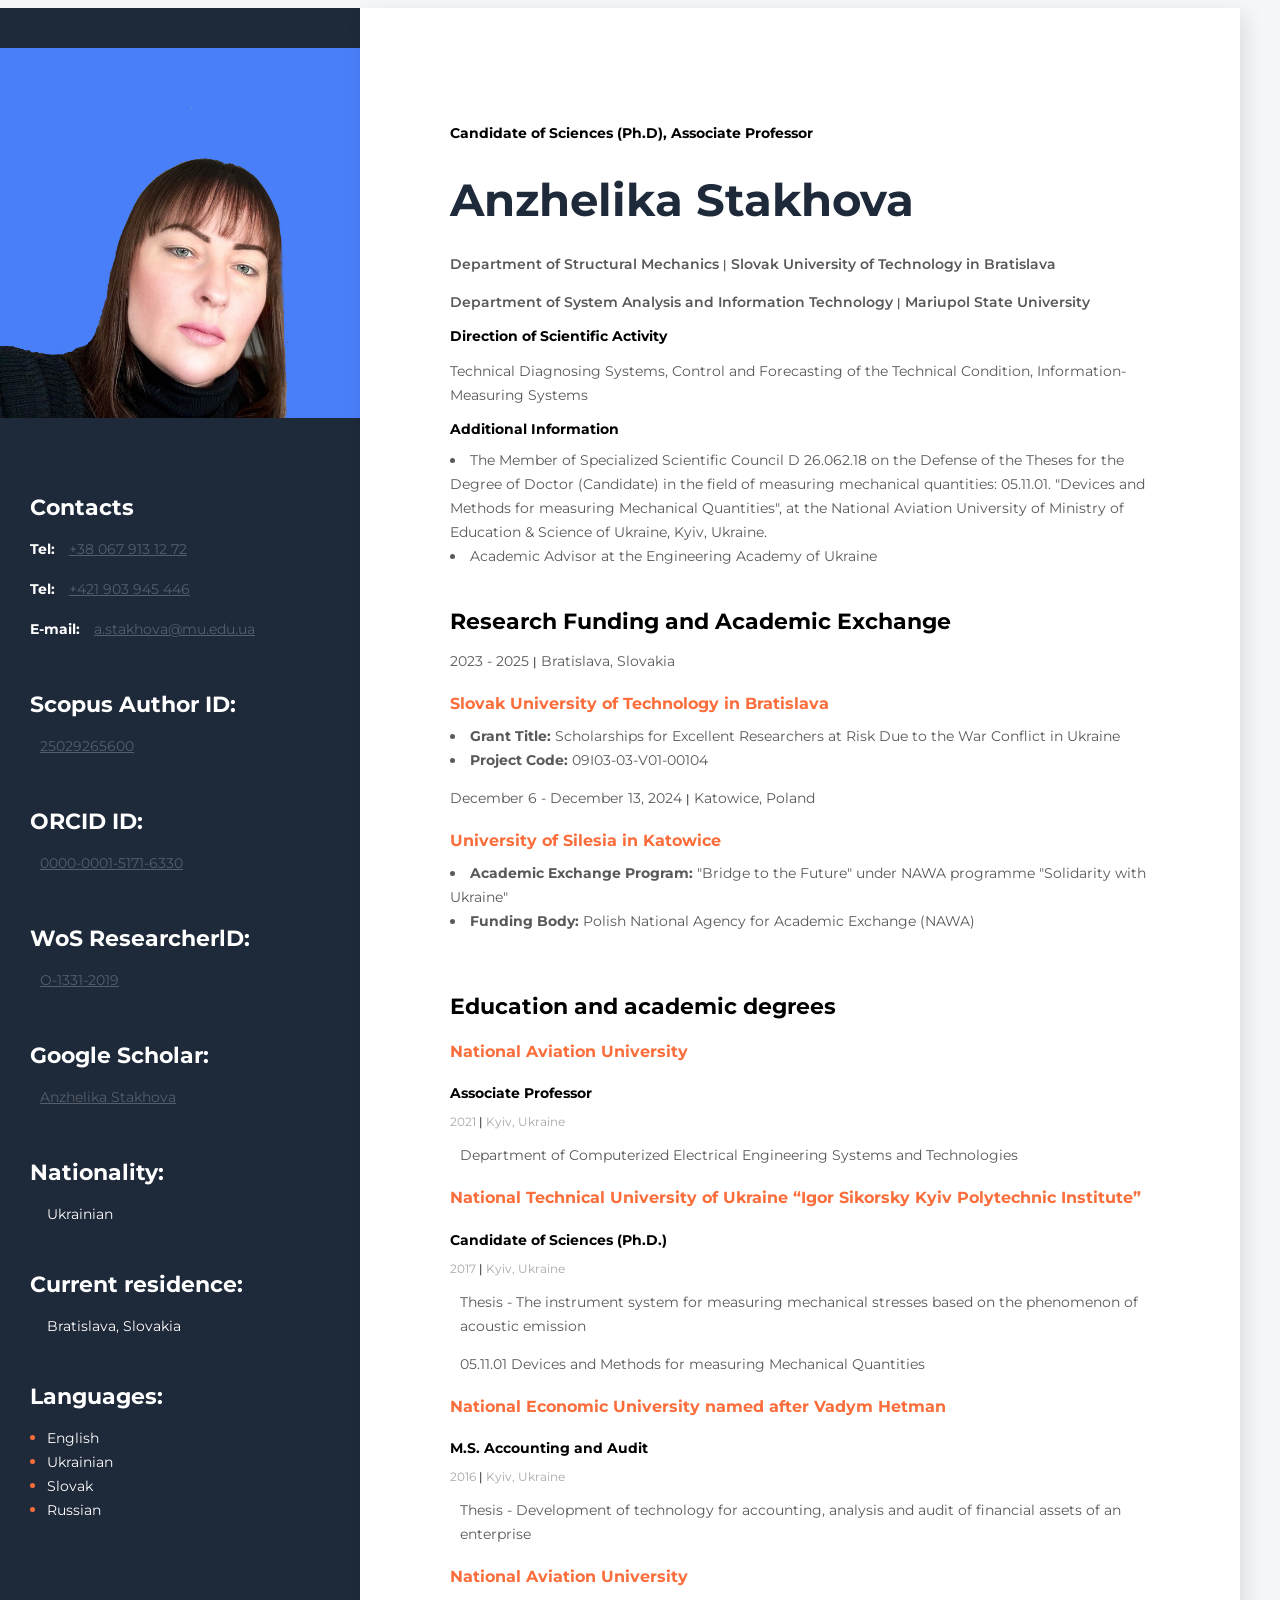
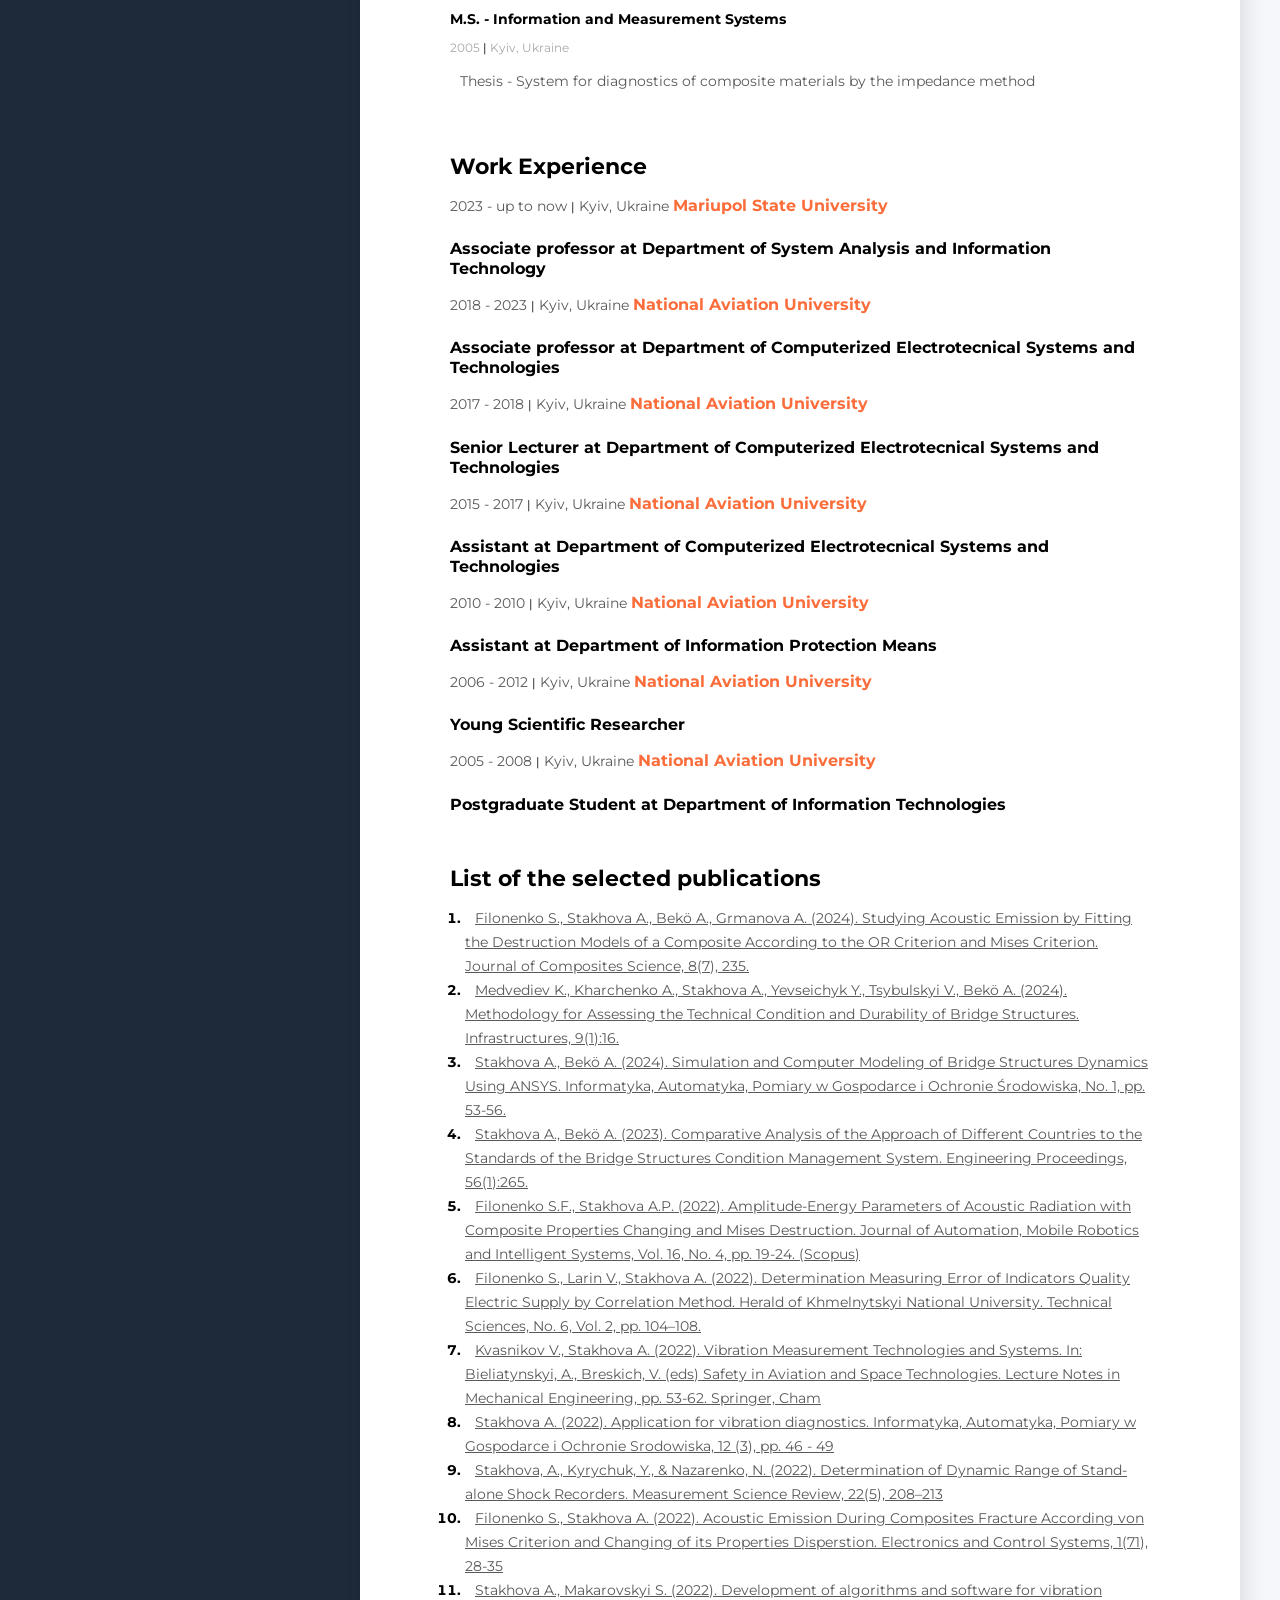
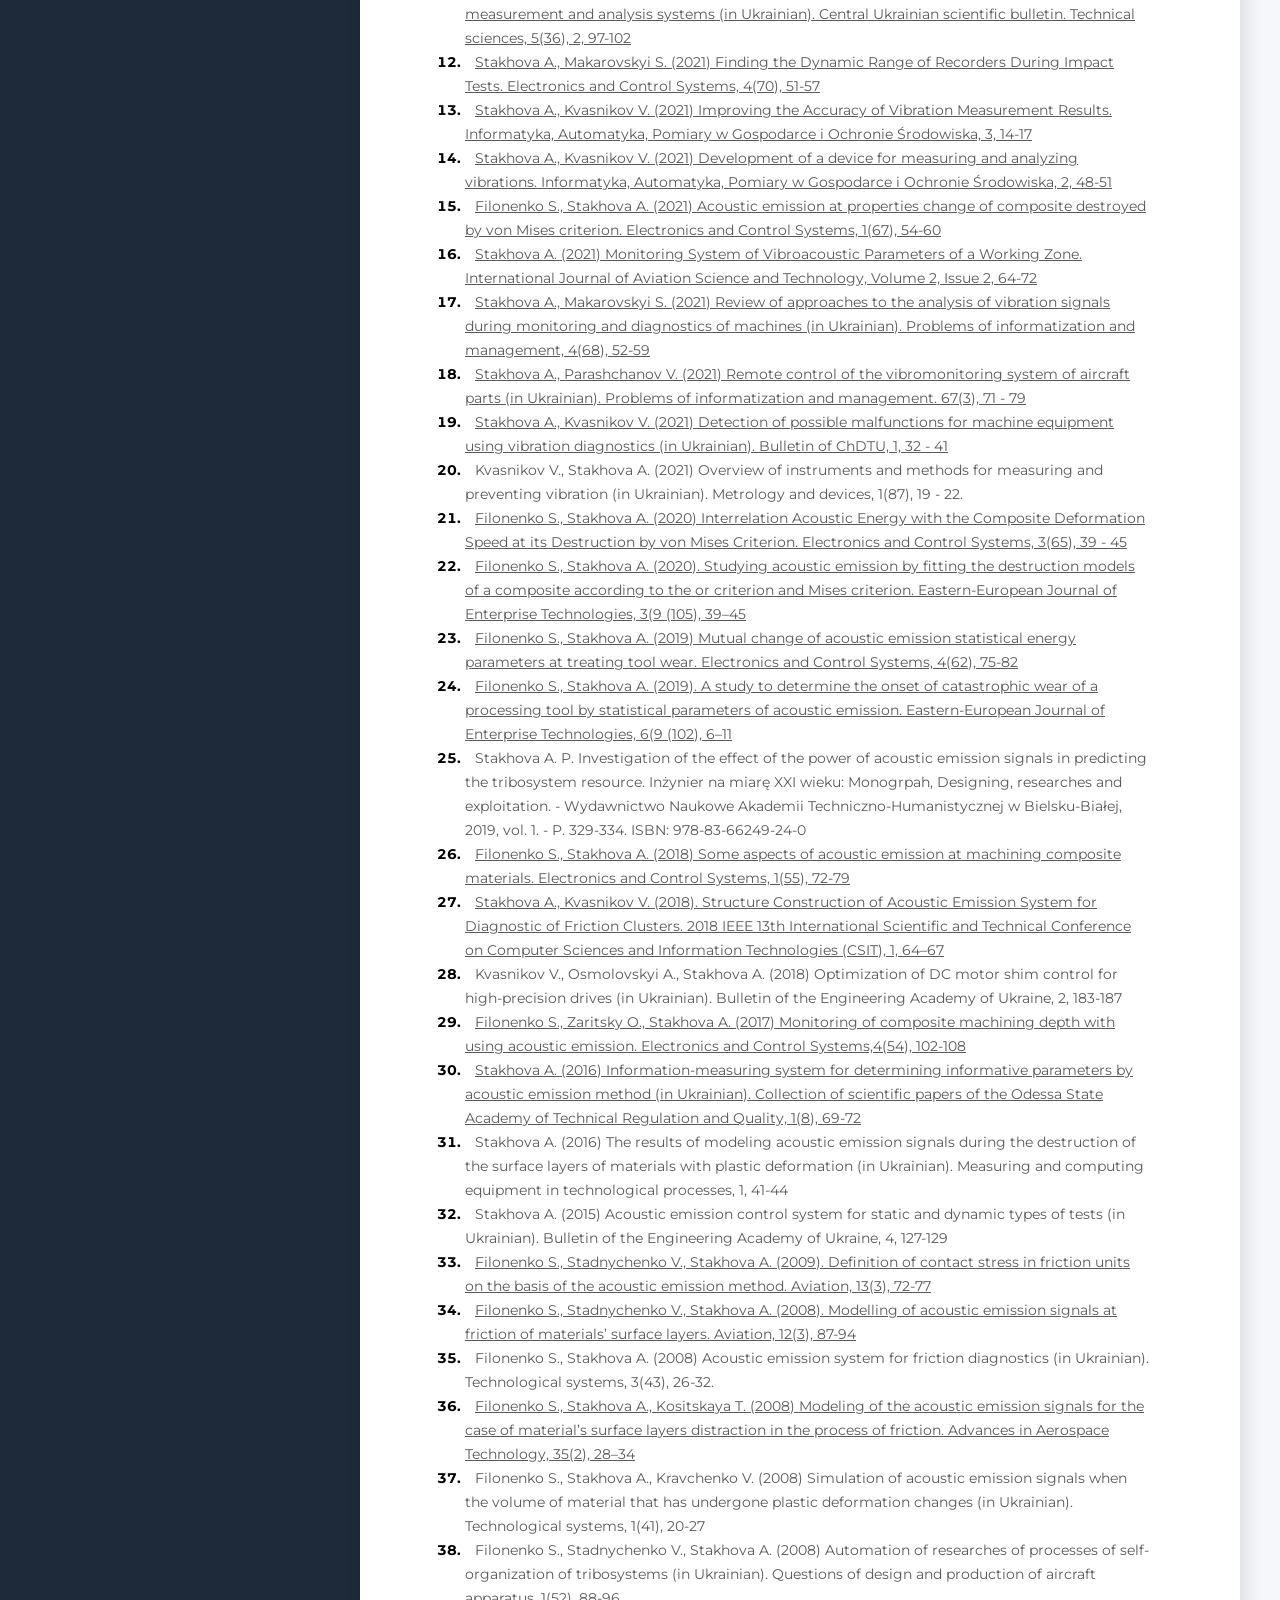
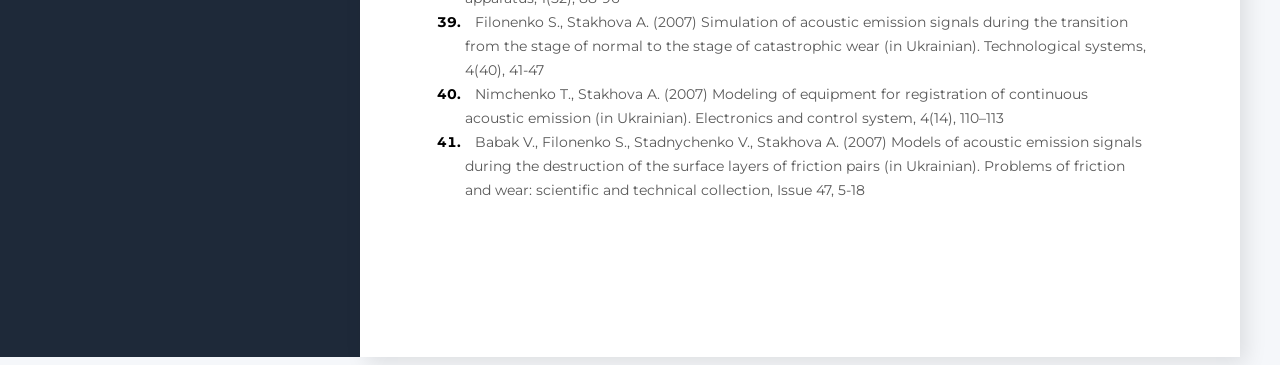
==== Rezume1/index.html @ 6f4b9e21 "Add files via upload" ====
<!DOCTYPE html>
<html lang="en">
<head>
    <meta charset="UTF-8">
    <meta http-equiv="X-UA-Compatible" content="IE=edge">
    <meta name="viewport" content="width=device-width, initial-scale=1.0">
    <link rel="preconnect" href="https://fonts.googleapis.com">
    <link rel="preconnect" href="https://fonts.googleapis.com">
    <link rel="preconnect" href="https://fonts.gstatic.com" crossorigin>
    <link href="https://fonts.googleapis.com/css2?family=Montserrat:wght@400;700&display=swap" rel="stylesheet">
    <link rel="stylesheet" href="styles/styles.css">
    <title>Rezume</title>
</head>
<body>

   <!--Main-->
   <div class="main">
<!--Main content-->
<div class="main_content">
<!--about user-->
<div class="about">
    <h2 class="about_position">Candidate of Sciences (Ph.D), Associate Professor</h2>
    <h1 class="about_name">Anzhelika Stakhova</h1>
    <p class="about_description"> Department of Structural Mechanics  <span class="line">|</span> Slovak University of Technology in Bratislava</p>
    <p class="about_description">  </p>
    <p class="about_description"> Department of System Analysis and Information Technology  <span class="line">|</span> Mariupol State University</p>
    <p class="about_description">  <!--<span class="line">|</span> Ministry of Education & Science of Ukraine --></p>
    <h2 class="about_position"> Direction of Scientific Activity </h2>
    <p class="work_list_item"> Technical Diagnosing Systems, Control and Forecasting of the Technical Condition, Information-Measuring Systems </p>
    <h2 class="about_position"> Additional Information </h2>
    <li class="work_list_item"> The Member of Specialized Scientific Council D 26.062.18 on the Defense of the Theses for the Degree of Doctor (Candidate) in the field of measuring mechanical quantities: 05.11.01. "Devices and Methods for measuring Mechanical Quantities", at the National Aviation University of Ministry of Education & Science of Ukraine, Kyiv, Ukraine.</span></li>
    <li class="work_list_item"> Academic Advisor at the Engineering Academy of Ukraine</span></li>
</div>
<!-- Grants and Research Funding -->
<div class="grants">
   <h2 class="title"> Research Funding and Academic Exchange </h2>
<div> 
    <p class="period_grant">2023 - 2025 <span class="line">|</span> Bratislava, Slovakia</p><h4 class="university">Slovak University of Technology in Bratislava</h4>
    <li class="work_list_item"> <strong>Grant Title:</strong> Scholarships for Excellent Researchers at Risk Due to the War Conflict in Ukraine</li>
    <li class="work_list_item"> <strong>Project Code:</strong> 09I03-03-V01-00104</li>
</div>
<div>   
    <p class="period_grant">December 6 - December 13, 2024 <span class="line">|</span> Katowice, Poland</p><h4 class="university">University of Silesia in Katowice</h4>
    <li class="work_list_item"> <strong>Academic Exchange Program:</strong> "Bridge to the Future" under NAWA programme "Solidarity with Ukraine"</li>
    <li class="work_list_item"> <strong>Funding Body:</strong> Polish National Agency for Academic Exchange (NAWA)</li>
</div>
</div>

<!--Education-->
<div class="education">
    <h3 class="title">Education and academic degrees</h3>
<!--Degrees-->
<div>
    <h4 class="university">National Aviation University</h4>
    <h5 class="specialization">Associate Professor </h5>
    <p class="period">2021 <span class="line">|</span> Kyiv, Ukraine</p>
    <p class="project-link">Department of Computerized Electrical Engineering Systems and Technologies</p>
</div>
<!--Education 1-->
<div>
    <h4 class="university">National Technical University of Ukraine “Igor Sikorsky Kyiv Polytechnic Institute”</h4>
    <h5 class="specialization">Candidate of Sciences (Ph.D.)</h5>
    <p class="period">2017 <span class="line">|</span> Kyiv, Ukraine</p>
    <p class="project-link">Thesis - The instrument system for measuring mechanical stresses based on the phenomenon of acoustic emission</p>
    <p class="project-link">05.11.01 Devices and Methods for measuring Mechanical Quantities</p>
</div>
<!--Education 2-->
<div>
    <h4 class="university">National Economic University named after Vadym Hetman</h4>
    <h5 class="specialization">M.S. Accounting and Audit</h5>
    <p class="period">2016 <span class="line">|</span> Kyiv, Ukraine</p>
    <p class="project-link">Thesis - Development of technology for accounting, analysis and audit of financial assets of an enterprise</p>
</div>
<!--Education 3-->
<div>
    <h4 class="university">National Aviation University</h4>
    <h5 class="specialization">M.S. - Information and Measurement Systems</h5>
    <p class="period">2005 <span class="line">|</span> Kyiv, Ukraine</p>
    <p class="project-link">Thesis - System for diagnostics of composite materials by the impedance method</p>
</div>
</div>
<!--Work-->
<div class="work">
<h3 class="title">Work Experience</h3>
<!--Company 1-->
<div>
    <p class="work_list_item">2023 - up to now   <span class="line">|</span> Kyiv, Ukraine <span  class="organization">Mariupol State University</span></p>
    <h4 class="work_position">Associate professor at Department of System Analysis and Information Technology </h4>
</div>
<!--Company 1-->
<div>
    <p class="work_list_item">2018 - 2023   <span class="line">|</span> Kyiv, Ukraine <span  class="organization">National Aviation University</span></p>
    <h4 class="work_position">Associate professor at Department of Computerized Electrotecnical Systems and Technologies </h4>
</div>
<!--Company 2-->
<div>
    <p class="work_list_item">2017 - 2018   <span class="line">|</span> Kyiv, Ukraine <span  class="organization">National Aviation University</span></p>
    <h4 class="work_position">Senior Lecturer at Department of Computerized Electrotecnical Systems and Technologies </h4>
</div>
<!--Company 3-->
<div>
    <p class="work_list_item">2015 - 2017   <span class="line">|</span> Kyiv, Ukraine <span  class="organization">National Aviation University</span></p>
    <h4 class="work_position">Assistant at Department of Computerized Electrotecnical Systems and Technologies </h4>
</div>
<!--Company 4-->
<div>
    <p class="work_list_item">2010 - 2010   <span class="line">|</span> Kyiv, Ukraine <span  class="organization">National Aviation University</span></p>
    <h4 class="work_position">Assistant at Department of Information Protection Means </h4>
</div>
<!--Company 5-->
<div>
    <p class="work_list_item">2006 - 2012   <span class="line">|</span> Kyiv, Ukraine <span  class="organization">National Aviation University</span></p>
    <h4 class="work_position">Young Scientific Researcher <!--on the Topic No. 593-DB09--> </h4>
</div>
<!--Company 6-->
<!--<div>
    <p class="work_list_item">2008 - 2009   <span class="line">|</span> Kyiv, Ukraine <span  class="organization">National Aviation University</span></p>
    <h4 class="work_position">Young Scientific Researcher on the Topic No. 393-DB07 </h4>
</div>-->
<!--Company 7-->
<!--<div>
    <p class="work_list_item">2006 - 2007   <span class="line">|</span> Kyiv, Ukraine <span  class="organization">National Aviation University</span></p>
    <h4 class="work_position">Young Scientific Researcher on the Topic No. 301-DB06 </h4>
</div>-->
<!--Company 8-->
<div>
    <p class="work_list_item">2005 - 2008   <span class="line">|</span> Kyiv, Ukraine <span  class="organization">National Aviation University</span></p>
    <h4 class="work_position">Postgraduate Student at Department of Information Technologies </h4>
</div>
</div>
<!--List of the selected publications-->
<div class="project">
    <h3 class="title">List of the selected publications</h3>
<ol class="project_list">
    <li class="project_item">
        <span class="project">
            <a href="https://doi.org/10.3390/jcs8070235" class="project-link">
                Filonenko S., Stakhova A., Bekö A., Grmanova A. (2024). Studying Acoustic Emission by Fitting the Destruction Models of a Composite According to the OR Criterion and Mises Criterion. 
                Journal of Composites Science, 8(7), 235.
            </a>
        </span>
    </li>
    <li class="project_item">
        <span class="project">
            <a href="https://doi.org/10.3390/infrastructures9010016" class="project-link">
                Medvediev K., Kharchenko A., Stakhova A., Yevseichyk Y., Tsybulskyi V., Bekö A. (2024). Methodology for Assessing the Technical Condition and Durability of Bridge Structures. 
                Infrastructures, 9(1):16.
            </a>
        </span>
    </li>
    <li class="project_item">
        <span class="project">
            <a href="#" class="project-link">
                Stakhova A., Bekö A. (2024). Simulation and Computer Modeling of Bridge Structures Dynamics Using ANSYS. 
                Informatyka, Automatyka, Pomiary w Gospodarce i Ochronie Środowiska, No. 1, pp. 53-56.
            </a>
        </span>
    </li>
    <li class="project_item">
        <span class="project">
            <a href="https://doi.org/10.3390/ASEC2023-15884" class="project-link">
                Stakhova A., Bekö A. (2023). Comparative Analysis of the Approach of Different Countries to the Standards of the Bridge Structures Condition Management System. 
                Engineering Proceedings, 56(1):265.
            </a>
        </span>
    </li>
    <li class="project_item">
        <span class="project">
            <a href="https://doi.org/10.14313/JAMRIS/4-2022/29" class="project-link">
                Filonenko S.F., Stakhova A.P. (2022). Amplitude-Energy Parameters of Acoustic Radiation with Composite Properties Changing and Mises Destruction. 
                Journal of Automation, Mobile Robotics and Intelligent Systems, Vol. 16, No. 4, pp. 19-24. (Scopus)
            </a>
        </span>
    </li>
    <li class="project_item">
        <span class="project">
            <a href="#" class="project-link">Filonenko S., Larin V., Stakhova A. (2022). Determination Measuring Error of Indicators Quality Electric Supply by Correlation Method. Herald of Khmelnytskyi National University. Technical Sciences, No. 6, Vol. 2, pp. 104–108.</a>
        </span>
    </li>     
    <li class="project_item">
        <span class="project">
        <a href="https://doi.org/10.1007/978-3-030-85057-9_5" class="project-link">Kvasnikov V., Stakhova A. (2022). Vibration Measurement Technologies and Systems. In: Bieliatynskyi, A., Breskich, V. (eds) Safety in Aviation and Space Technologies. Lecture Notes in Mechanical Engineering, pp. 53-62. Springer, Cham</a>
    </li>
    <li class="project_item">
        <span class="project">
        <a href="https://doi.org/10.35784/iapgos.2903" class="project-link">Stakhova A. (2022). Application for vibration diagnostics. Informatyka, Automatyka, Pomiary w Gospodarce i Ochronie Srodowiska, 12 (3), pp. 46 - 49</a>   
    </li>
    <li class="project_item">
        <span class="project">
        <a href="https://doi.org/10.2478/msr-2022-0026" class="project-link">Stakhova, A., Kyrychuk, Y., & Nazarenko, N. (2022). Determination of Dynamic Range of Stand-alone Shock Recorders. Measurement Science Review, 22(5), 208–213</a>  
    </li>
    <li class="project_item">
        <span class="project">
        <a href="https://doi.org/10.18372/1990-5548.71.16819" class="project-link">Filonenko S.,  Stakhova A. (2022). Acoustic Emission During Composites Fracture According von Mises Criterion and Changing of its Properties Disperstion. Electronics and Control Systems, 1(71), 28-35</a>  
    </li>
    <li class="project_item">
        <span class="project">
        <a href="https://doi.org/10.32515/2664-262X.2022.5(36).2.97-102" class="project-link">Stakhova A.,  Makarovskyi S.  (2022). Development of algorithms and software for vibration measurement and analysis systems (in Ukrainian). Central Ukrainian scientific bulletin. Technical sciences, 5(36), 2, 97-102</a>  
    </li>
    <li class="project_item">
        <span class="project">
        <a href="https://doi.org/10.18372/1990-5548.70.16765" class="project-link">Stakhova A.,  Makarovskyi S. (2021) Finding the Dynamic Range of Recorders During Impact Tests. Electronics and Control Systems, 4(70), 51-57</a>  
    </li>
    <li class="project_item">
        <span class="project">
        <a href="https://doi.org/10.35784/iapgos.2713" class="project-link">Stakhova A., Kvasnikov V. (2021) Improving the Accuracy of Vibration Measurement Results. Informatyka, Automatyka, Pomiary w Gospodarce i Ochronie Środowiska, 3, 14-17</a>  
    </li>
    <li class="project_item">
        <span class="project">
        <a href="https://doi.org/10.35784/iapgos.2658" class="project-link">Stakhova A., Kvasnikov V. (2021) Development of a device for measuring and analyzing vibrations. Informatyka, Automatyka, Pomiary w Gospodarce i Ochronie Środowiska, 2, 48-51</a>  
    </li>
    <li class="project_item">
        <span class="project">
        <a href="https://doi.org/10.18372/1990-5548.67.15602" class="project-link">Filonenko S., Stakhova A. (2021) Acoustic emission at properties change of composite destroyed by von Mises criterion. Electronics and Control Systems, 1(67), 54-60</a>  
    </li>
    <li class="project_item">
        <span class="project">
        <a href="https://doi.org/10.23890/ijast.vm02is02.0203" class="project-link">Stakhova A. (2021) Monitoring System of Vibroacoustic Parameters of a Working Zone. International Journal of Aviation Science and Technology, Volume 2, Issue 2, 64-72</a>  
    </li>
    <li class="project_item">
        <span class="project">
        <a href="https://doi.org/10.18372/2073-4751.68.16527" class="project-link">Stakhova A., Makarovskyi S. (2021) Review of approaches to the analysis of vibration signals during monitoring and diagnostics of machines (in Ukrainian). Problems of informatization and management, 4(68), 52-59</a>  
    </li>
    <li class="project_item">
        <span class="project">
        <a href="https://doi.org/10.18372/2073-4751.67.16209" class="project-link">Stakhova A., Parashchanov V. (2021) Remote control of the vibromonitoring system of aircraft parts (in Ukrainian). Problems of informatization and management. 67(3), 71 - 79</a>  
    </li>
    <li class="project_item">
        <span class="project">
        <a href="https://doi.org/10.24025/2306-4412.1.2021.229202" class="project-link">Stakhova A., Kvasnikov V. (2021) Detection of possible malfunctions for machine equipment using vibration diagnostics (in Ukrainian). Bulletin of ChDTU, 1, 32 - 41</a>  
    </li>
    <li class="project_item">
        <span class="project">
        <a class="project-link">Kvasnikov V., Stakhova A. (2021) Overview of instruments and methods for measuring and preventing vibration (in Ukrainian). Metrology and devices, 1(87), 19 - 22.</a>  
    </li>
    <li class="project_item">
        <span class="project">
        <a href="https://doi.org/10.18372/1990-5548.65.14986" class="project-link">Filonenko S., Stakhova A. (2020) Interrelation Acoustic Energy with the Composite Deformation Speed at its Destruction by von Mises Criterion. Electronics and Control Systems, 3(65), 39 - 45</a>  
    </li>
    <li class="project_item">
        <span class="project">
        <a href="https://doi.org/10.15587/1729-4061.2020.204820" class="project-link">Filonenko S., Stakhova A. (2020). Studying acoustic emission by fitting the destruction models of a composite according to the or criterion and Mises criterion. Eastern-European Journal of Enterprise Technologies, 3(9 (105), 39–45</a>  
    </li>
    <li class="project_item">
        <span class="project">
        <a href="https://doi.org/10.18372/1990-5548.62.14389" class="project-link">Filonenko S., Stakhova A. (2019) Mutual change of acoustic emission statistical energy parameters at treating tool wear. Electronics and Control Systems, 4(62), 75-82</a>  
    </li>
    <li class="project_item">
        <span class="project">
        <a href="https://doi.org/10.15587/1729-4061.2019.184959" class="project-link">Filonenko S., Stakhova A. (2019). A study to determine the onset of catastrophic wear of a processing tool by statistical parameters of acoustic emission. Eastern-European Journal of Enterprise Technologies, 6(9 (102), 6–11</a>  
    </li>
    <li class="project_item">
        <span class="project">
        <a class="project-link">Stakhova A. P. Investigation of the effect of the power of acoustic emission signals in predicting the tribosystem resource. Inżynier na miarę XXI wieku: Monogrpah, Designing, researches and exploitation. - Wydawnictwo Naukowe Akademii Techniczno-Humanistycznej w Bielsku-Białej, 2019, vol. 1. - P. 329-334. ISBN: 978-83-66249-24-0</a>  
    </li>
    <li class="project_item">
        <span class="project">
        <a href="https://doi.org/10.18372/1990-5548.55.12783" class="project-link">Filonenko S., Stakhova A. (2018)  Some aspects of acoustic emission at machining composite materials. Electronics and Control Systems, 1(55), 72-79</a>  
    </li>
    <li class="project_item">
        <span class="project">
        <a href="https://doi.org/10.1109/STC-CSIT.2018.8526593" class="project-link">Stakhova A., Kvasnikov V. (2018). Structure Construction of Acoustic Emission System for Diagnostic of Friction Clusters. 2018 IEEE 13th International Scientific and Technical Conference on Computer Sciences and Information Technologies (CSIT), 1, 64–67</a>  
    </li>
    <li class="project_item">
        <span class="project">
        <a class="project-link">Kvasnikov V., Osmolovskyi A., Stakhova A. (2018) Optimization of DC motor shim control for high-precision drives (in Ukrainian). Bulletin of the Engineering Academy of Ukraine, 2, 183-187</a>  
    </li>
    <li class="project_item">
        <span class="project">
        <a href="https://doi.org/10.18372/1990-5548.54.12334" class="project-link">Filonenko S., Zaritsky O., Stakhova A. (2017) Monitoring of composite machining depth with using acoustic emission. Electronics and Control Systems,4(54), 102-108</a>  
    </li>
       <li class="project_item">
        <span class="project">
        <a href="https://doi.org/10.32684/2412-5288-2016-1-8-69-72" class="project-link">Stakhova A. (2016) Information-measuring system for determining informative parameters by acoustic emission method (in Ukrainian). Collection of scientific papers of the Odessa State Academy of Technical Regulation and Quality, 1(8), 69-72</a>  
    </li>
    <li class="project_item">
        <span class="project">
        <a class="project-link">Stakhova A. (2016) The results of modeling acoustic emission signals during the destruction of the surface layers of materials with plastic deformation (in Ukrainian). Measuring and computing equipment in technological processes, 1, 41-44</a>  
    </li>
    <li class="project_item">
        <span class="project">
        <a class="project-link">Stakhova A. (2015) Acoustic emission control system for static and dynamic types of tests (in Ukrainian). Bulletin of the Engineering Academy of Ukraine, 4, 127-129</a>  
    </li>
    <li class="project_item">
        <span class="project">
        <a href="http://dx.doi.org/10.3846/1648-7788.2009.13.72-77" class="project-link">Filonenko S., Stadnychenko V., Stakhova A. (2009). Definition of contact stress in friction units on the basis of the acoustic emission method. Aviation, 13(3), 72-77</a>  
    </li>
    <li class="project_item">
        <span class="project">
        <a href="https://doi.org/10.3846/1648-7788.2008.12.87-94" class="project-link">Filonenko S., Stadnychenko V., Stakhova A. (2008). Modelling of acoustic emission signals at friction of materials’ surface layers. Aviation, 12(3), 87-94</a>  
    </li>
    <li class="project_item">
        <span class="project">
        <a class="project-link">Filonenko S., Stakhova A. (2008) Acoustic emission system for friction diagnostics (in Ukrainian). Technological systems, 3(43), 26-32.</a>  
    </li>
    <li class="project_item">
        <span class="project">
        <a href="https://doi.org/10.18372/2306-1472.35.1562" class="project-link">Filonenko S., Stakhova A., Kositskaya T. (2008) Modeling of the acoustic emission signals for the case of material’s surface layers distraction in the process of friction. Advances in Aerospace Technology, 35(2), 28–34</a>  
    </li>
    <li class="project_item">
        <span class="project">
        <a class="project-link">Filonenko S., Stakhova A., Kravchenko V. (2008) Simulation of acoustic emission signals when the volume of material that has undergone plastic deformation changes (in Ukrainian). Technological systems, 1(41), 20-27</a>  
    </li>
    <li class="project_item">
        <span class="project">
        <a class="project-link">Filonenko S., Stadnychenko V., Stakhova A. (2008) Automation of researches of processes of self-organization of tribosystems (in Ukrainian). Questions of design and production of aircraft apparatus, 1(52), 88-96</a>  
    </li>
    <li class="project_item">
        <span class="project">
        <a class="project-link">Filonenko S., Stakhova A. (2007) Simulation of acoustic emission signals during the transition from the stage of normal to the stage of catastrophic wear (in Ukrainian). Technological systems, 4(40), 41-47</a>  
    </li>
    <li class="project_item">
        <span class="project">
        <a class="project-link">Nimchenko T., Stakhova A. (2007) Modeling of equipment for registration of continuous acoustic emission (in Ukrainian). Electronics and control system, 4(14), 110–113</a>  
    </li>
    <li class="project_item">
        <span class="project">
        <a class="project-link">Babak V., Filonenko S., Stadnychenko V., Stakhova A. (2007) Models of acoustic emission signals during the destruction of the surface layers of friction pairs (in Ukrainian). Problems of friction and wear: scientific and technical collection, Issue 47, 5-18</a>  
    </li>
    
</ol>
</div>
</div>
<!--Sidebar-->
<aside class="sidebar">
<img src="img/Я.jpg" alt="user photo" class="photo">
<!--Contact-->
<div class="contacts"> 
    <h3 class="sidebar_title">
        Contacts
    </h3>
    <div>
        <p>
            <span class="contact-type">Tel:</span>
             <a href="tel:+380679131272" class="contact-link">+38 067 913 12 72</a> </p>
        <p>
            <span class="contact-type">Tel:</span>
             <a href="tel:+380679131272" class="contact-link">+421 903 945 446</a> </p>
        <p>
            <span class="contact-type"> E-mail: </span>
           <a href="mailto: a.stakhova@mu.edu.ua" class="contact-link">a.stakhova@mu.edu.ua</a> </p>
        </div>
</div>
<!--Scopus Author ID:-->
<div class="contacts"> 
    <h3 class="sidebar_title">
        Scopus Author ID:
    </h3>
    <div>
        <p>
            <span class="contact-type"></span>
            <a href="https://www.scopus.com/authid/detail.uri?authorId=25029265600" class="contact-link">25029265600</a> </p>
            
        </div>
</div>
<!--ORCID ID:-->
<div class="contacts"> 
    <h3 class="sidebar_title">
        ORCID ID:
    </h3>
    <div>
        <p>
            <span class="contact-type"></span>
            <a href="https://orcid.org/0000-0001-5171-6330" class="contact-link">0000-0001-5171-6330</a> </p>
            
        </div>
</div>
<!--Web of Science ResearcherlD:-->
<div class="contacts"> 
    <h3 class="sidebar_title">
        WoS ResearcherlD:
    </h3>
    <div>
        <p>
            <span class="contact-type"></span>
            <a href="https://www.webofscience.com/wos/author/record/O-1331-2019" class="contact-link">O-1331-2019</a> </p>
            
        </div>
</div>
<!--Google Scholar:-->
<div class="contacts"> 
    <h3 class="sidebar_title">
        Google Scholar:
    </h3>
    <div>
        <p>
            <span class="contact-type"></span>
            <a href="https://scholar.google.com.ua/citations?user=BpvehOkAAAAJ&hl=uk" class="contact-link">Anzhelika Stakhova</a> </p>
            
        </div>
</div>
<!--Nationality:-->
<div class="tech-skills">
    <h3 class="sidebar_title"> Nationality:</h3>
        <ul class="tech-soft-skills-list">
           <span class="tech-soft-skills-text">Ukrainian</span>
           
        </ul>
</div>
<!--Residence:-->
<div class="tech-skills">
    <h3 class="sidebar_title"> Current residence:</h3>
        <ul class="tech-soft-skills-list">
           <span class="tech-soft-skills-text">Bratislava, Slovakia</span>
           
        </ul>
</div>
<!--Languages:-->
<div class="soft-skills">
    <h3 class="sidebar_title">
        Languages:
    </h3>
        <ul class="tech-soft-skills-list">
            <li class="tech-soft-skills-item"><span class="tech-soft-skills-text">English</span></li>
            <li class="tech-soft-skills-item"><span class="tech-soft-skills-text">Ukrainian</span></li>
            <li class="tech-soft-skills-item"><span class="tech-soft-skills-text">Slovak</span></li>
            <li class="tech-soft-skills-item"><span class="tech-soft-skills-text">Russian</span></li>
           
         </ul>
</div>

</aside>

</div>
</body>
</html>
---- Rezume1/styles/styles.css ----
body{
    font-family: 'Montserrat', sans-serif;
    background-color: #F5F7FA;
    }
/* main styles */
.main{
    display: flex;
    flex-direction: row-reverse;
    width: 1200px;
    margin: 0 auto;
}
/* main_content styles */
.main_content{
    background-color: #fff;
    box-shadow: 6px 6px 20px rgba(0, 0, 0, 0.1);
    padding:  105px 90px;
}
/* about styles */

.about{
   margin-bottom: 40px;
}
.about_position{
    font-family: 'Montserrat';
    font-style: normal;
    font-weight: 700;
    font-size: 14px;
    line-height: 17px;
    color: #000000;
    margin-bottom: 10px;
}
.about_name{
    font-style: normal;
    font-weight: 700;
    font-size: 45px;
    line-height: 55px;
    color: #1E2939;
    margin-bottom: 25px;
}
.about_description{
    font-style: normal;
    font-weight: 600;
    font-size: 14px;
    line-height: 24px;
    color: #595959;
    width: 700px;
}
/* project styles */
.project{
    margin-bottom: 50px;
    }
.title{
    font-style: normal;
    font-weight: 700;
    font-size: 22px;
    line-height: 27px;
    color: #000000; 
    margin-bottom: 10px; 
}
.project_list{
    padding: 0;
    margin-left: 15px;
}
.project_item{
    font-style: normal;
    font-weight: 700;
    font-size: 14px;
    line-height: 24px;
    color: #000000;
}
.project, 
.project-link{
    font-style: normal;
    font-weight: 400;
    font-size: 14px;
    line-height: 24px;
    color: #595959;
}
.project-link{
    margin-left: 10px;
}
.project_bracket{
    font-style: normal;
    font-weight: 700;
    font-size: 14px;
    line-height: 24px;
    color: #000000;
}

/* work styles */
.work {
    margin-bottom: 50px;
    width: 700px;
}
.work_position{
    font-style: normal;
    font-weight: 700;
    font-size: 16px;
    line-height: 20px;
    color: #000000;
    margin-bottom: 10px;
}
.organization{
    font-style: normal;
    font-weight: 700;
    font-size: 16px;
    line-height: 20px;
    color: #FB6D3A;
}
.period{
    font-style: normal;
    font-weight: 400;
    font-size: 12px;
    line-height: 15px;
    color: #A8A8A8;
    margin-bottom: 10px;
}
.line{
    font-style: normal;
    font-weight: 400;
    font-size: 12px;
    line-height: 15px;
    color: #000000;
}
.work_list{
    padding: 0;
    margin-left: 15px;
}
.work_list_item{
    font-style: normal;
    font-weight: 400;
    font-size: 14px;
    line-height: 24px;
    color: #595959;
}
/* grants styles */
.grants {
    margin-bottom: 60px;  
}
.period_grant{
    font-style: normal;
    font-weight: 400;
    font-size: 14px;
    line-height: 24px;
    color: #595959;
    margin-bottom: 10px;
}
/* education styles */
.education {
    margin-bottom: 60px;  
}
.university{
    font-style: normal;
    font-weight: 700;
    font-size: 16px;
    line-height: 20px;
    color: #FB6D3A;
    margin-bottom: 10px;
}
.specialization{
    font-style: normal;
    font-weight: 700;
    font-size: 14px;
    line-height: 17px;
    color: #000000;
    margin-bottom: 10px;
}
/* sidebar styles */
.sidebar{
    background-color: #1E2939;
    padding-top: 40px;
    width: 370px;
}
.photo{
    width: 370px;
    margin-bottom: 50px;
}
.contacts,
.tech-skills,
.soft-skills{
margin-left: 40px;
}
.contacts{
    margin-bottom: 50px;
}
.tech-skills{
    margin-bottom: 45px;
}
.sidebar_title{
    color: #FFFFFF;
    font-style: normal;
    font-weight: bold;
    font-size: 22px;
    line-height: 27px;
    margin-bottom: 1px;
}
.contact-type{
    font-style: normal;
    font-weight: 700;
    font-size: 14px;
    line-height: 24px; 
    color: #FFFFFF;
    margin-right: 10px;
}
.contact-link{
    font-family: 'Montserrat';
    font-style: normal;
    font-weight: 00;
    font-size: 14px;
    line-height: 24px;
    color: #565e6a; 
}
.tech-soft-skills-list{
color: #fff;
padding: 0;
margin-left: 17px;
}
.tech-soft-skills-item{
    color: #FB6D3A;
}
.tech-soft-skills-text{
    color: #fff;
    font-family: 'Montserrat';
    font-style: normal;
    font-weight: 400;
    font-size: 14px;
    line-height: 24px;
}
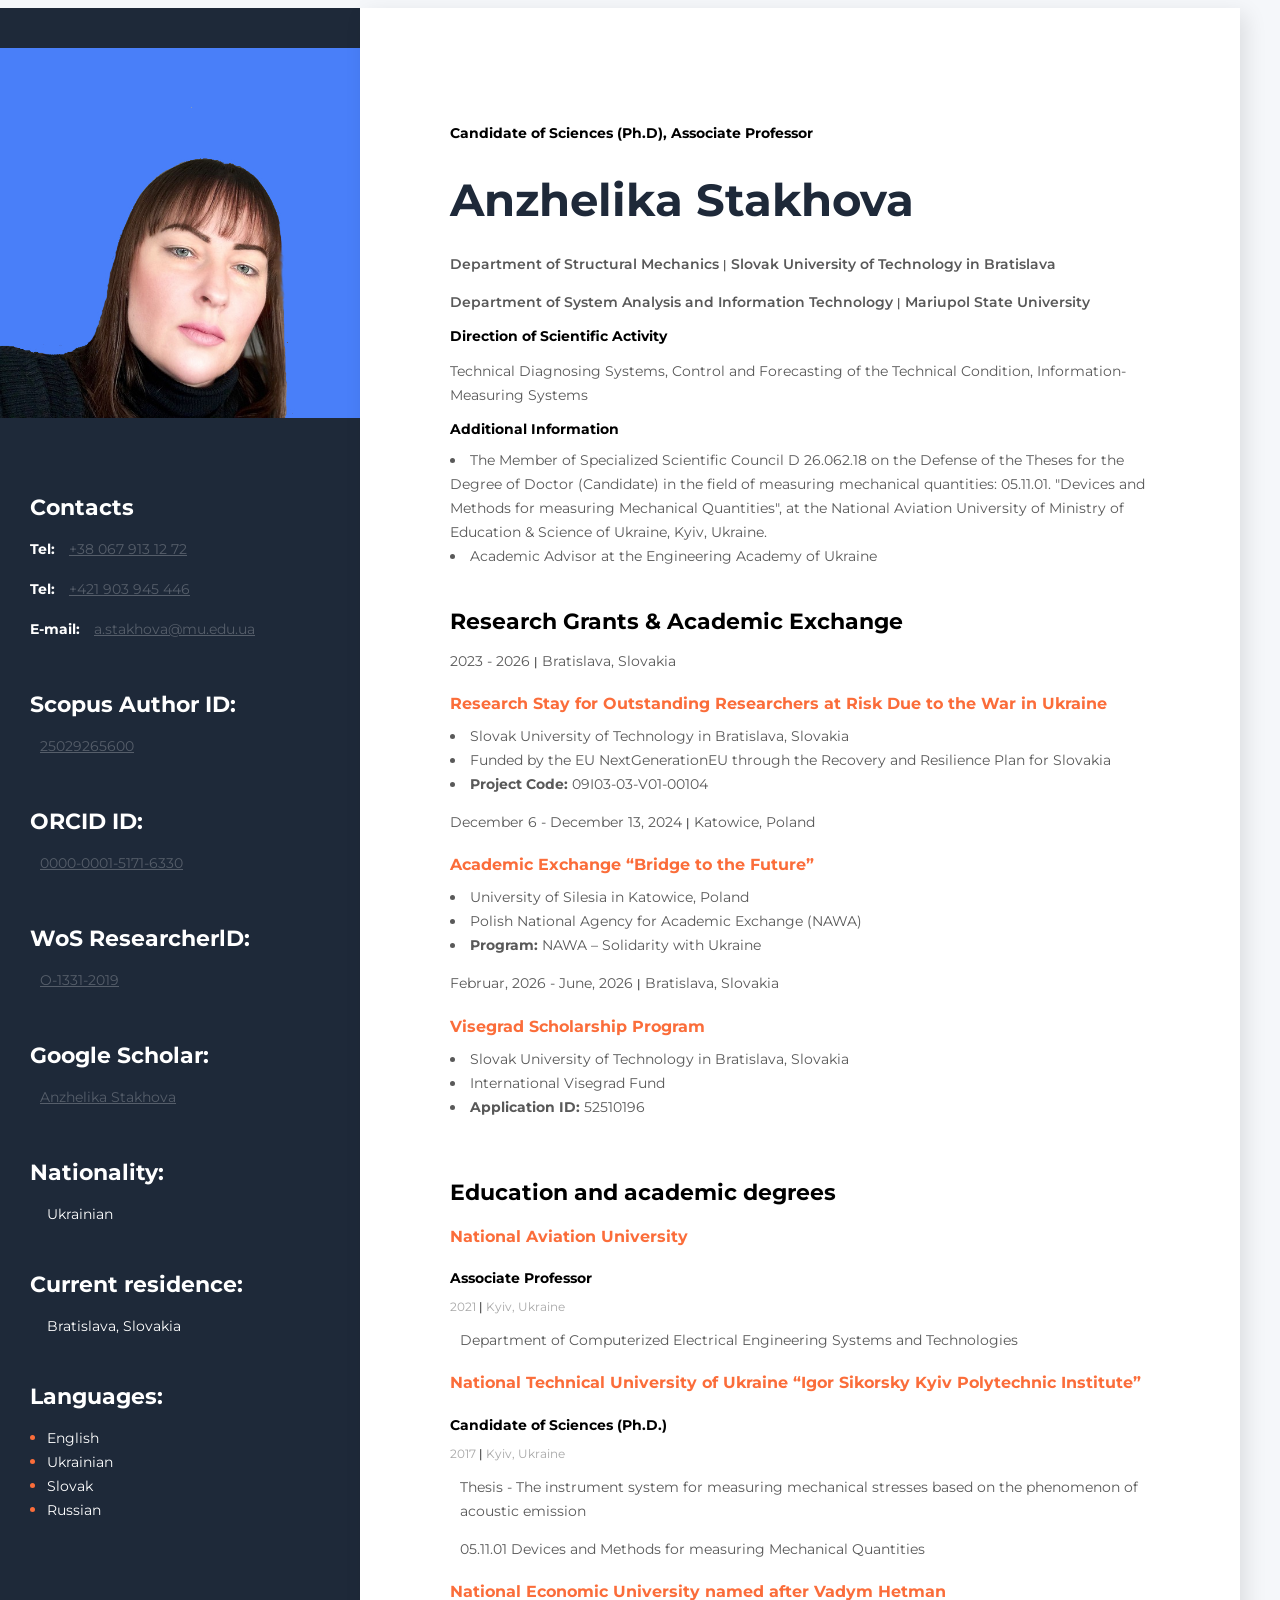
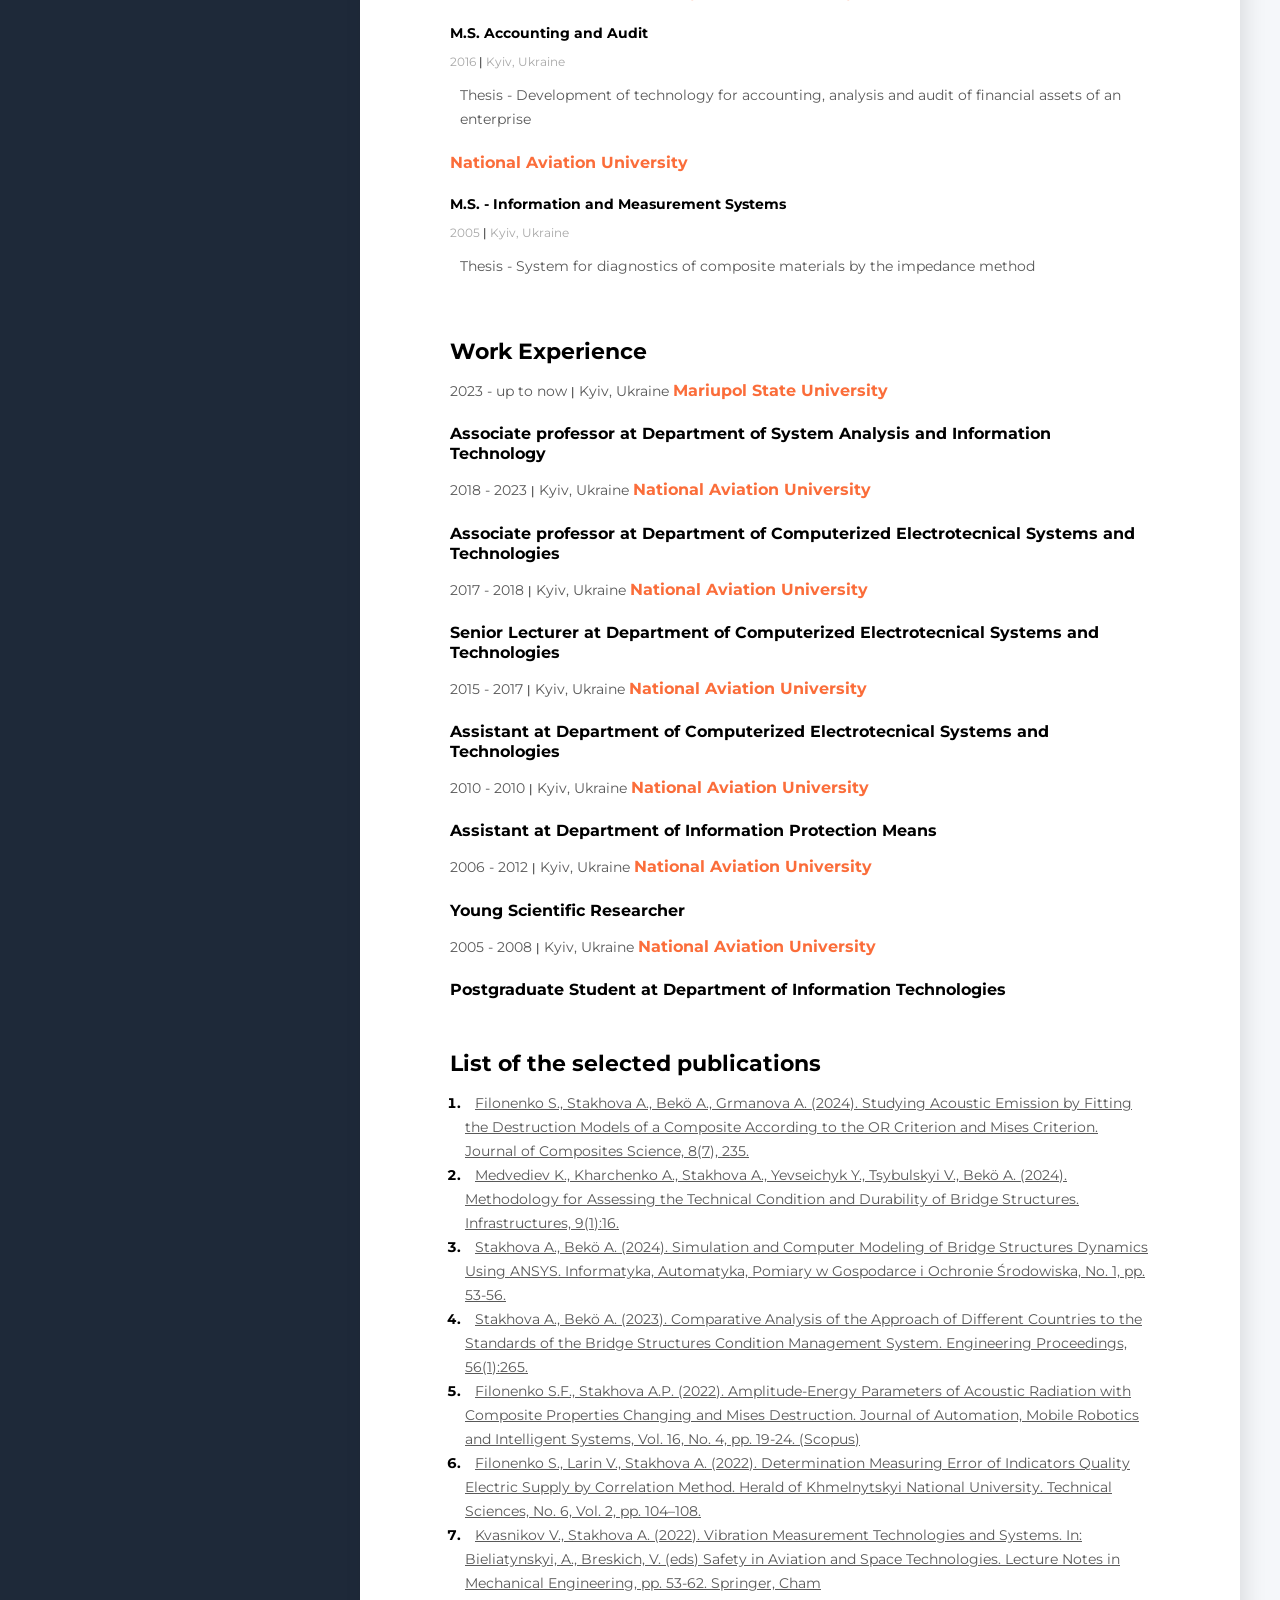
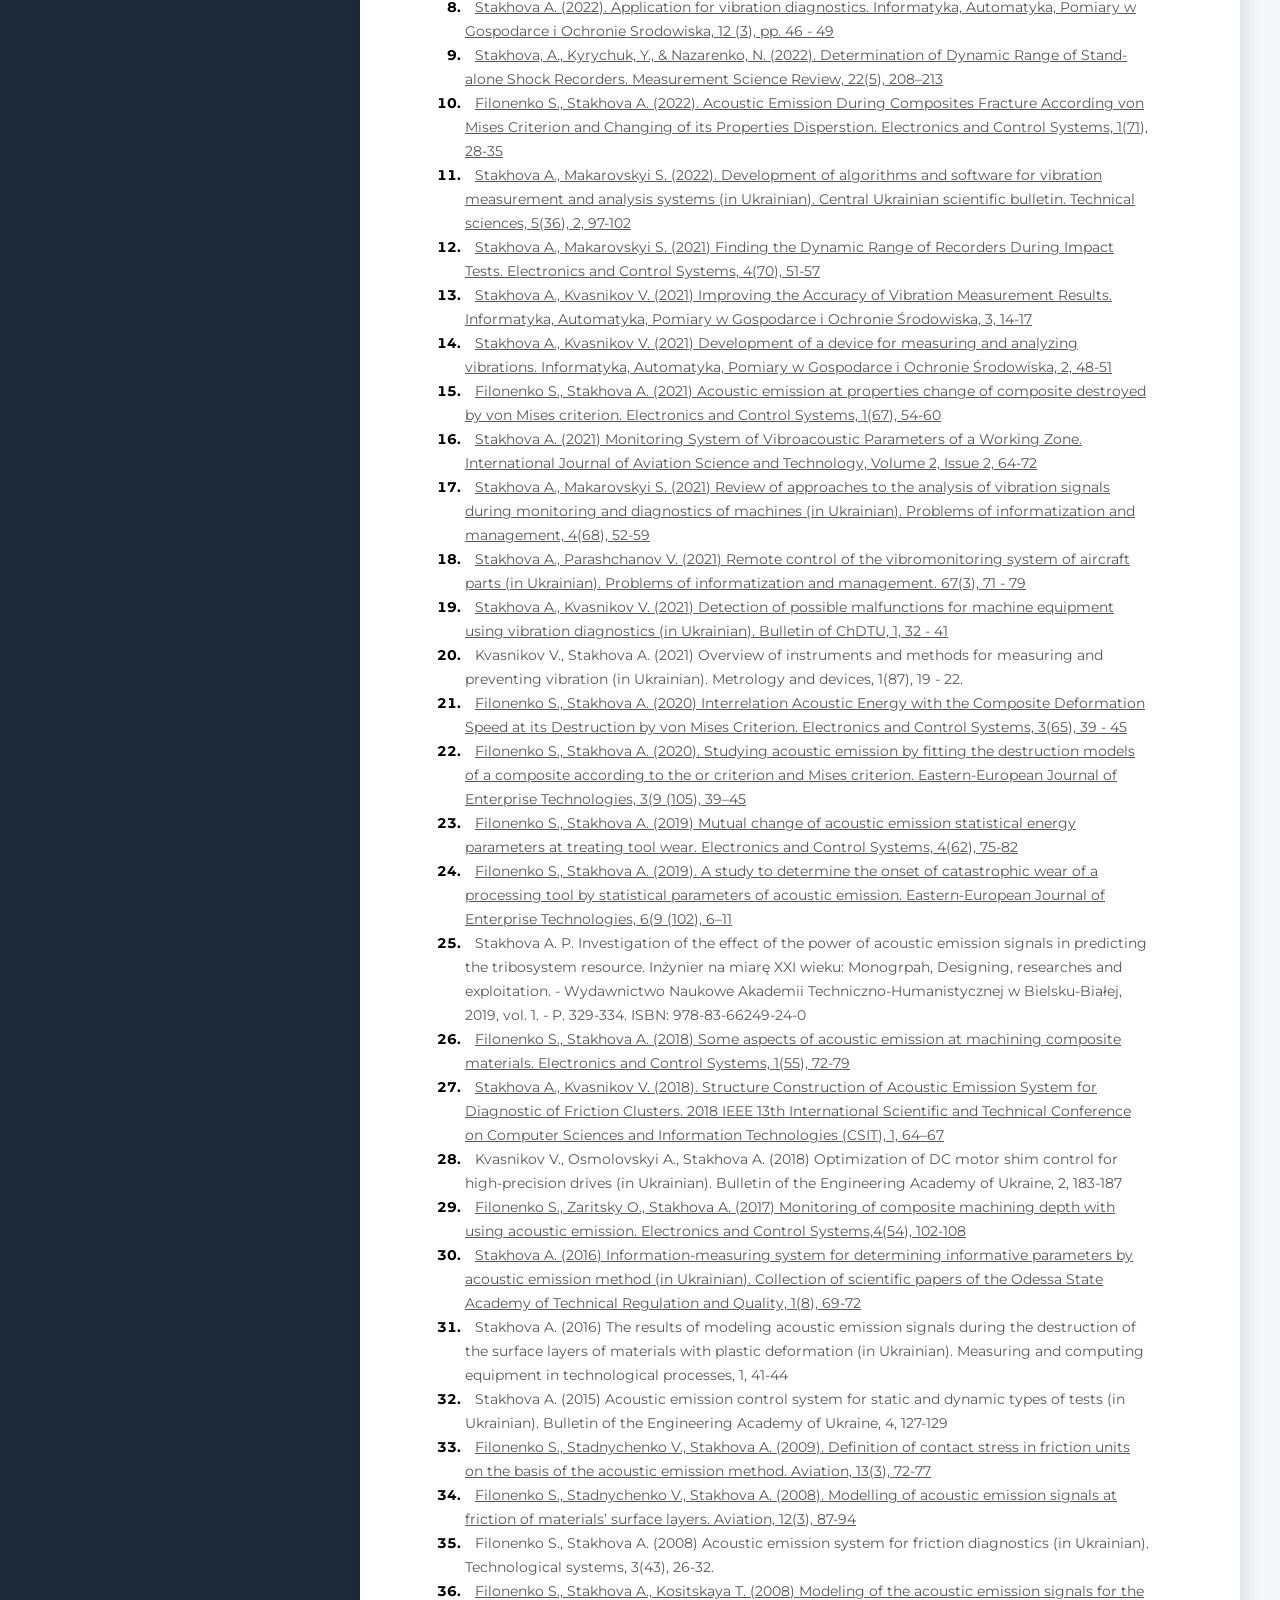
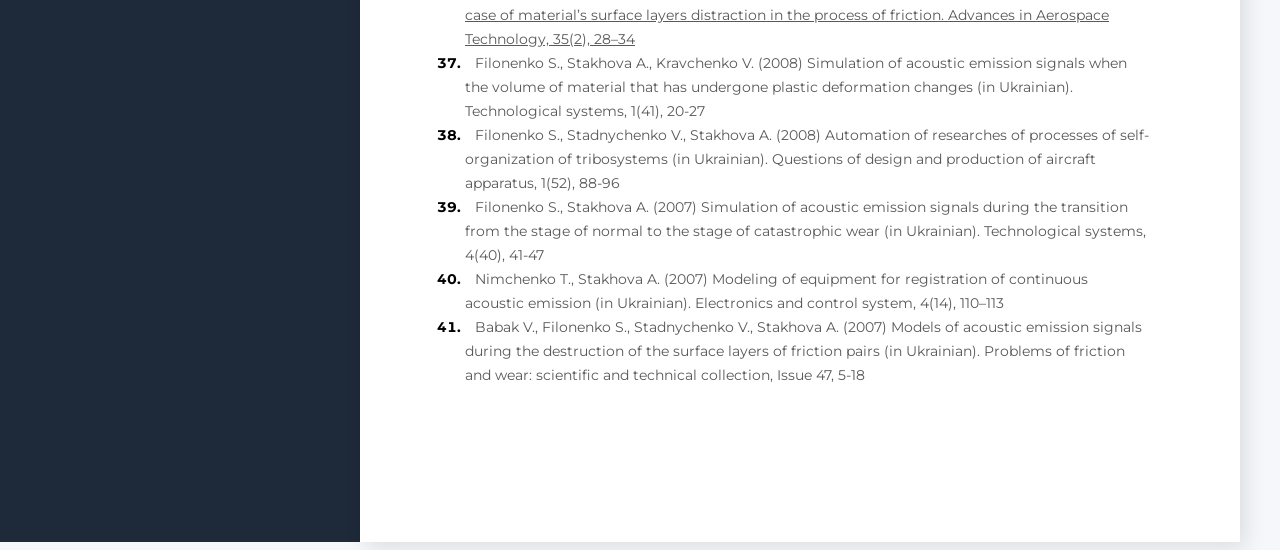
==== commit afd3434b: "Update print statement from 'Hello' to 'Goodbye'" ====
--- a/Rezume1/index.html
+++ b/Rezume1/index.html
@@ -33,16 +33,24 @@
 </div>
 <!-- Grants and Research Funding -->
 <div class="grants">
-   <h2 class="title"> Research Funding and Academic Exchange </h2>
+   <h2 class="title"> Research Grants & Academic Exchange </h2>
 <div> 
-    <p class="period_grant">2023 - 2025 <span class="line">|</span> Bratislava, Slovakia</p><h4 class="university">Slovak University of Technology in Bratislava</h4>
-    <li class="work_list_item"> <strong>Grant Title:</strong> Scholarships for Excellent Researchers at Risk Due to the War Conflict in Ukraine</li>
+    <p class="period_grant">2023 - 2026 <span class="line">|</span> Bratislava, Slovakia</p><h4 class="university">Research Stay for Outstanding Researchers at Risk Due to the War in Ukraine</h4>
+    <li class="work_list_item"> Slovak University of Technology in Bratislava, Slovakia</li>
+    <li class="work_list_item"> Funded by the EU NextGenerationEU through the Recovery and Resilience Plan for Slovakia</li>
     <li class="work_list_item"> <strong>Project Code:</strong> 09I03-03-V01-00104</li>
 </div>
 <div>   
-    <p class="period_grant">December 6 - December 13, 2024 <span class="line">|</span> Katowice, Poland</p><h4 class="university">University of Silesia in Katowice</h4>
-    <li class="work_list_item"> <strong>Academic Exchange Program:</strong> "Bridge to the Future" under NAWA programme "Solidarity with Ukraine"</li>
-    <li class="work_list_item"> <strong>Funding Body:</strong> Polish National Agency for Academic Exchange (NAWA)</li>
+    <p class="period_grant">December 6 - December 13, 2024 <span class="line">|</span> Katowice, Poland</p><h4 class="university">Academic Exchange “Bridge to the Future”</h4>
+    <li class="work_list_item"> University of Silesia in Katowice, Poland</li>
+    <li class="work_list_item"> Polish National Agency for Academic Exchange (NAWA)</li>
+    <li class="work_list_item"> <strong>Program:</strong> NAWA – Solidarity with Ukraine</li>
+</div>
+<div>   
+    <p class="period_grant">Februar, 2026 - June, 2026 <span class="line">|</span> Bratislava, Slovakia</p><h4 class="university">Visegrad Scholarship Program</h4>
+    <li class="work_list_item"> Slovak University of Technology in Bratislava, Slovakia</li>
+    <li class="work_list_item"> International Visegrad Fund</li>
+    <li class="work_list_item"> <strong>Application ID:</strong> 52510196</li>
 </div>
 </div>
 
@@ -323,7 +331,7 @@
 </div>
 <!--Sidebar-->
 <aside class="sidebar">
-<img src="img/Я.jpg" alt="user photo" class="photo">
+<img src="img/I.jpg" alt="user photo" class="photo">
 <!--Contact-->
 <div class="contacts"> 
     <h3 class="sidebar_title">
@@ -423,4 +431,5 @@
 
 </div>
 </body>
-</html>+</html>
+
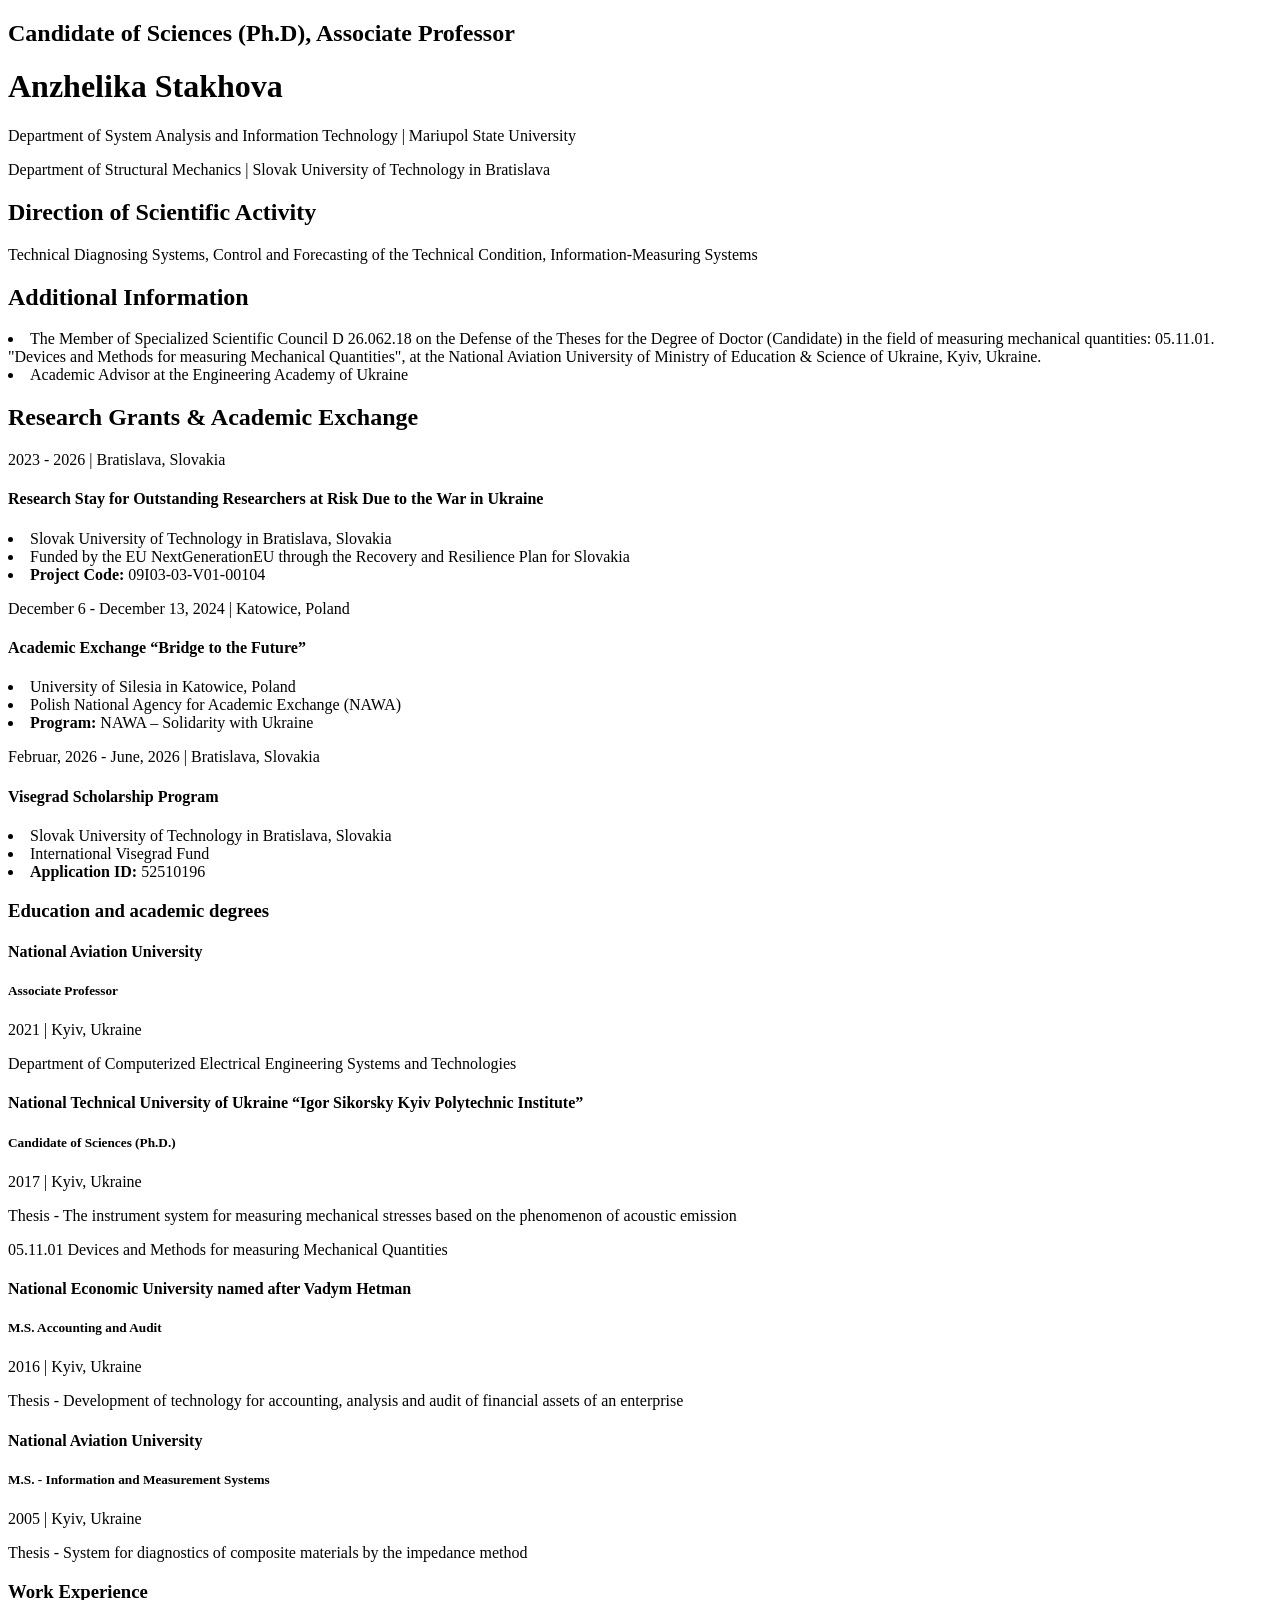
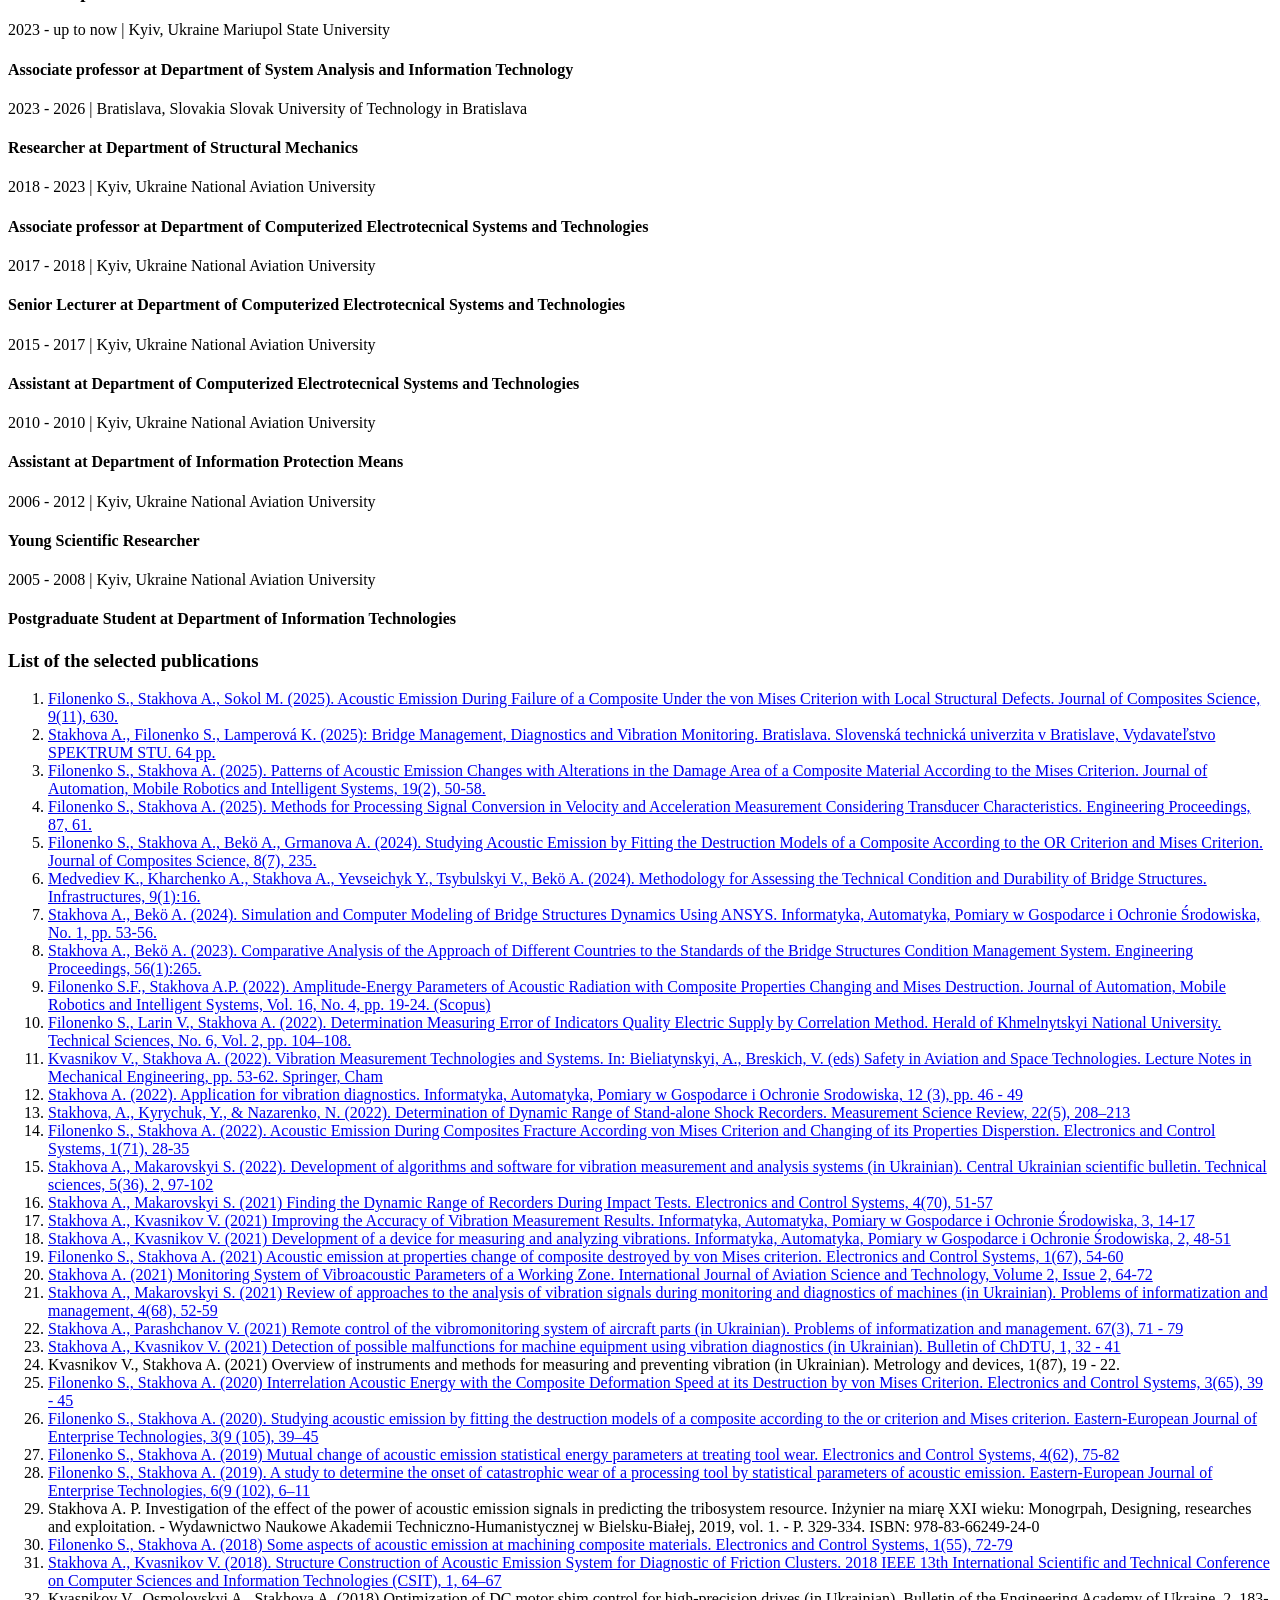
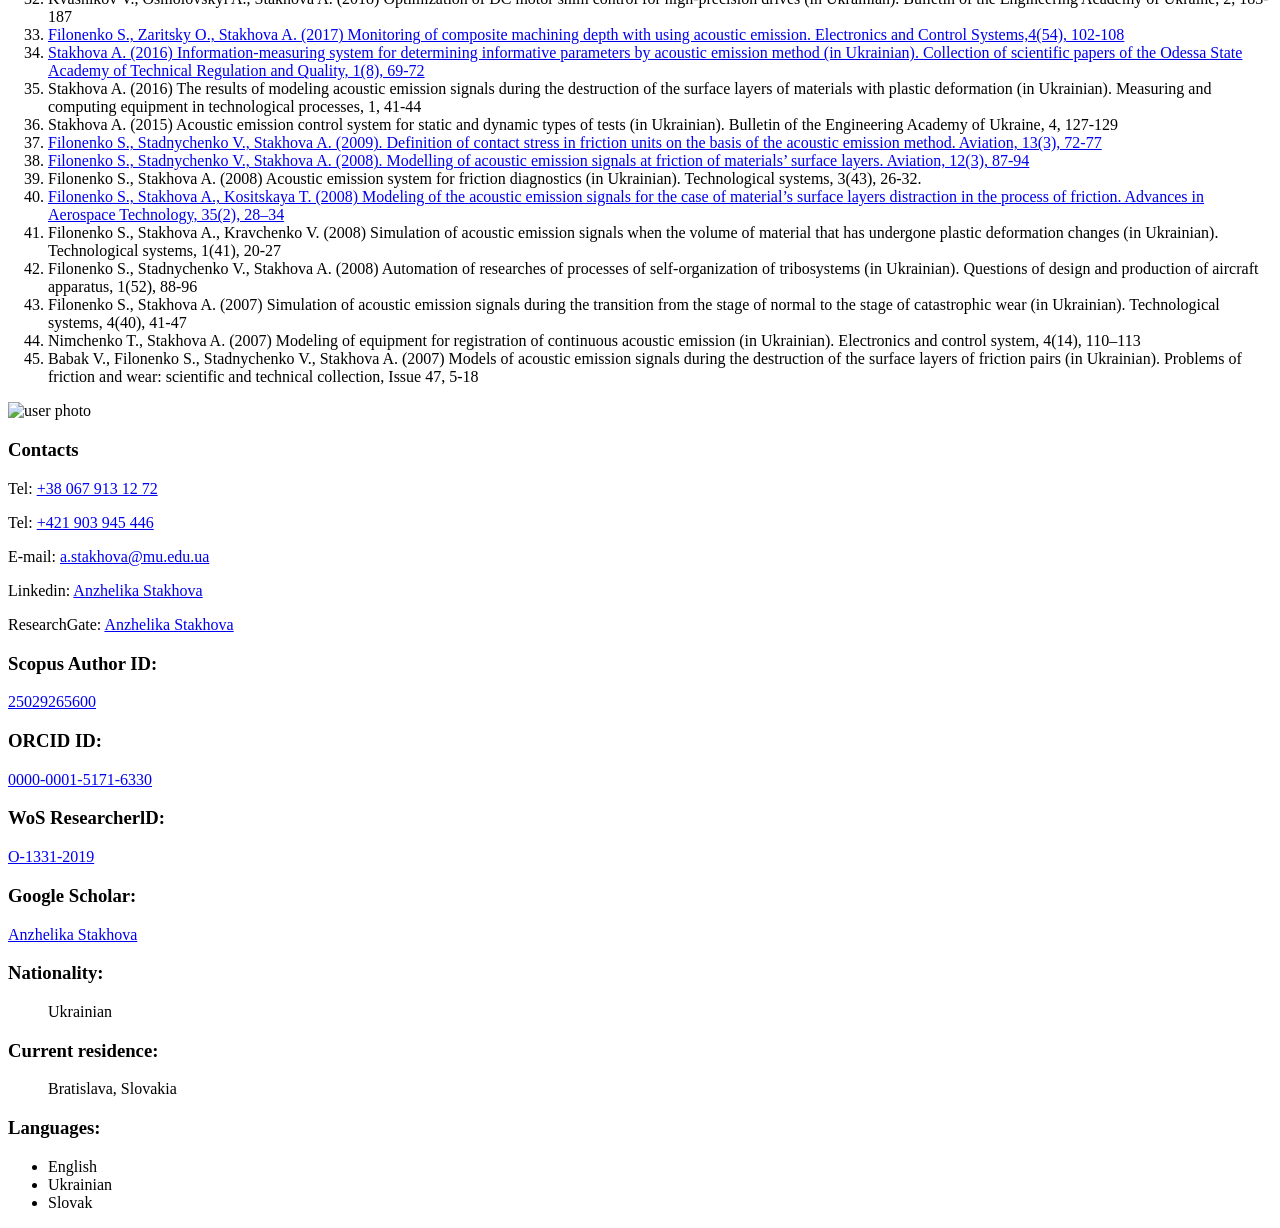
==== commit 68bfca4b: "Add files via upload" ====
--- a/Rezume1/index.html
+++ b/Rezume1/index.html
@@ -8,7 +8,7 @@
     <link rel="preconnect" href="https://fonts.googleapis.com">
     <link rel="preconnect" href="https://fonts.gstatic.com" crossorigin>
     <link href="https://fonts.googleapis.com/css2?family=Montserrat:wght@400;700&display=swap" rel="stylesheet">
-    <link rel="stylesheet" href="styles/styles.css">
+    <link rel="stylesheet" href="styles.css">
     <title>Rezume</title>
 </head>
 <body>
@@ -21,9 +21,9 @@
 <div class="about">
     <h2 class="about_position">Candidate of Sciences (Ph.D), Associate Professor</h2>
     <h1 class="about_name">Anzhelika Stakhova</h1>
+    <p class="about_description"> Department of System Analysis and Information Technology  <span class="line">|</span> Mariupol State University</p>
+    <p class="about_description">  </p>
     <p class="about_description"> Department of Structural Mechanics  <span class="line">|</span> Slovak University of Technology in Bratislava</p>
-    <p class="about_description">  </p>
-    <p class="about_description"> Department of System Analysis and Information Technology  <span class="line">|</span> Mariupol State University</p>
     <p class="about_description">  <!--<span class="line">|</span> Ministry of Education & Science of Ukraine --></p>
     <h2 class="about_position"> Direction of Scientific Activity </h2>
     <p class="work_list_item"> Technical Diagnosing Systems, Control and Forecasting of the Technical Condition, Information-Measuring Systems </p>
@@ -90,11 +90,16 @@
 <!--Work-->
 <div class="work">
 <h3 class="title">Work Experience</h3>
-<!--Company 1-->
+<!--Company 0.1-->
 <div>
     <p class="work_list_item">2023 - up to now   <span class="line">|</span> Kyiv, Ukraine <span  class="organization">Mariupol State University</span></p>
     <h4 class="work_position">Associate professor at Department of System Analysis and Information Technology </h4>
 </div>
+<!--Company 0.2-->
+<div>
+    <p class="work_list_item">2023 - 2026   <span class="line">|</span> Bratislava, Slovakia <span  class="organization">Slovak University of Technology in Bratislava</span></p>
+    <h4 class="work_position">Researcher at Department of Structural Mechanics </h4>
+</div>    
 <!--Company 1-->
 <div>
     <p class="work_list_item">2018 - 2023   <span class="line">|</span> Kyiv, Ukraine <span  class="organization">National Aviation University</span></p>
@@ -140,6 +145,39 @@
 <div class="project">
     <h3 class="title">List of the selected publications</h3>
 <ol class="project_list">
+    
+    <li class="project_item">
+        <span class="project">
+            <a href="https://doi.org/10.3390/jcs9110630" class="project-link">
+                Filonenko S., Stakhova A., Sokol M. (2025). Acoustic Emission During Failure of a Composite Under the von Mises Criterion with Local Structural Defects. 
+                Journal of Composites Science, 9(11), 630.
+            </a>
+        </span>
+    </li> 
+    <li class="project_item">
+        <span class="project">
+            <a href="https://doi.org/10.61544/DRCY6448" class="project-link">
+                Stakhova A., Filonenko S., Lamperová K. (2025): Bridge Management, Diagnostics and Vibration Monitoring.
+                Bratislava. Slovenská technická univerzita v Bratislave, Vydavateľstvo SPEKTRUM STU. 64 pp.
+                </a>
+        </span>
+    </li> 
+    <li class="project_item">
+        <span class="project">
+            <a href="https://doi.org/10.14313/jamris-2025-014" class="project-link">
+                Filonenko S., Stakhova A. (2025). Patterns of Acoustic Emission Changes with Alterations in the Damage Area of a Composite Material According to the Mises Criterion. 
+                Journal of Automation, Mobile Robotics and Intelligent Systems, 19(2), 50-58.
+            </a>
+        </span>
+    </li> 
+    <li class="project_item">
+        <span class="project">
+            <a href="https://doi.org/10.3390/engproc2025087061" class="project-link">
+                Filonenko S., Stakhova A. (2025). Methods for Processing Signal Conversion in Velocity and Acceleration Measurement Considering Transducer Characteristics. 
+                Engineering Proceedings, 87, 61.
+            </a>
+        </span>
+    </li>
     <li class="project_item">
         <span class="project">
             <a href="https://doi.org/10.3390/jcs8070235" class="project-link">
@@ -331,7 +369,7 @@
 </div>
 <!--Sidebar-->
 <aside class="sidebar">
-<img src="img/I.jpg" alt="user photo" class="photo">
+<img src="I.jpg" alt="user photo" class="photo">
 <!--Contact-->
 <div class="contacts"> 
     <h3 class="sidebar_title">
@@ -346,8 +384,14 @@
              <a href="tel:+380679131272" class="contact-link">+421 903 945 446</a> </p>
         <p>
             <span class="contact-type"> E-mail: </span>
-           <a href="mailto: a.stakhova@mu.edu.ua" class="contact-link">a.stakhova@mu.edu.ua</a> </p>
-        </div>
+             <a href="mailto: a.stakhova@mu.edu.ua" class="contact-link">a.stakhova@mu.edu.ua</a> </p>
+        <p>
+            <span class="contact-type"> Linkedin: </span>
+             <a href="https://www.linkedin.com/in/anzhelika-stakhova-88b60a288/" class="contact-link">Anzhelika Stakhova</a> </p>
+        <p>
+            <span class="contact-type"> ResearchGate: </span>
+            <a href="https://www.researchgate.net/profile/Anzhelika-Stakhova" class="contact-link">Anzhelika Stakhova</a> </p>
+    </div>
 </div>
 <!--Scopus Author ID:-->
 <div class="contacts"> 
@@ -422,8 +466,7 @@
             <li class="tech-soft-skills-item"><span class="tech-soft-skills-text">English</span></li>
             <li class="tech-soft-skills-item"><span class="tech-soft-skills-text">Ukrainian</span></li>
             <li class="tech-soft-skills-item"><span class="tech-soft-skills-text">Slovak</span></li>
-            <li class="tech-soft-skills-item"><span class="tech-soft-skills-text">Russian</span></li>
-           
+                       
          </ul>
 </div>
 
@@ -433,3 +476,6 @@
 </body>
 </html>
 
+
+
+
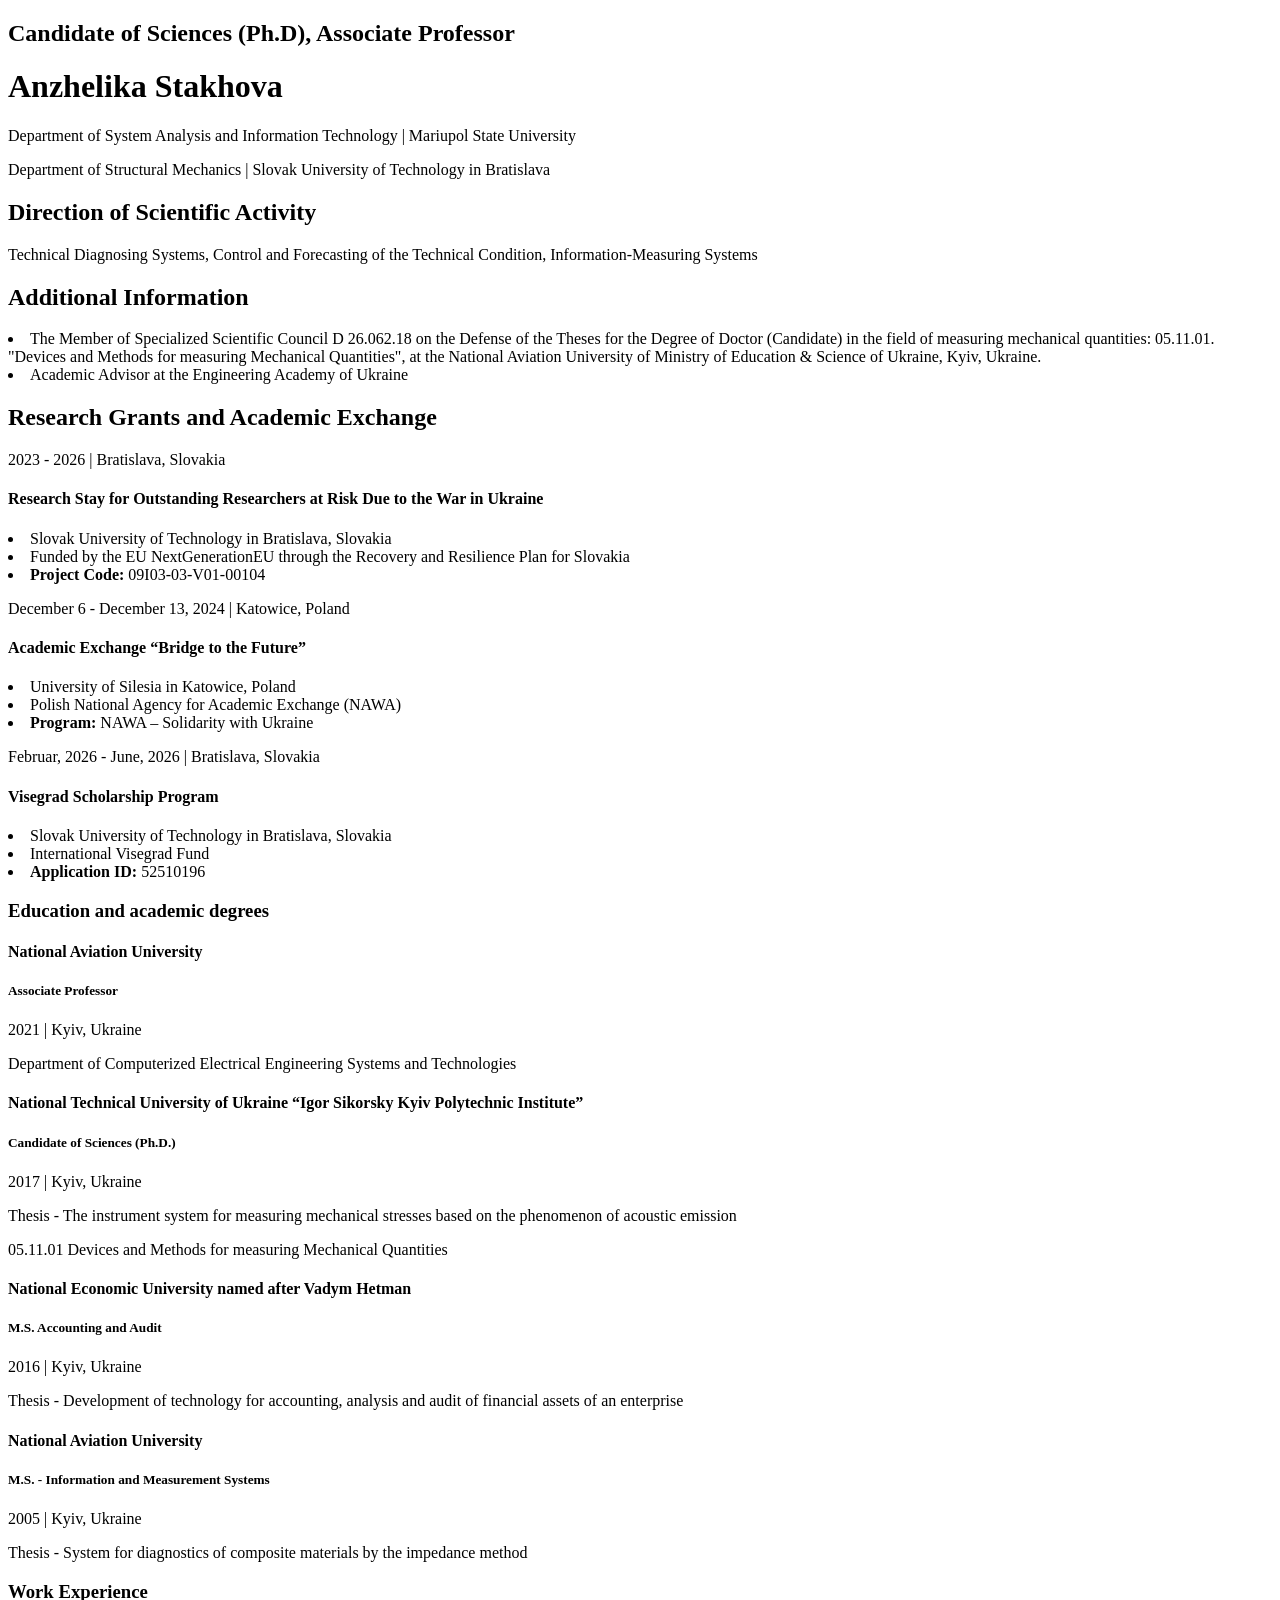
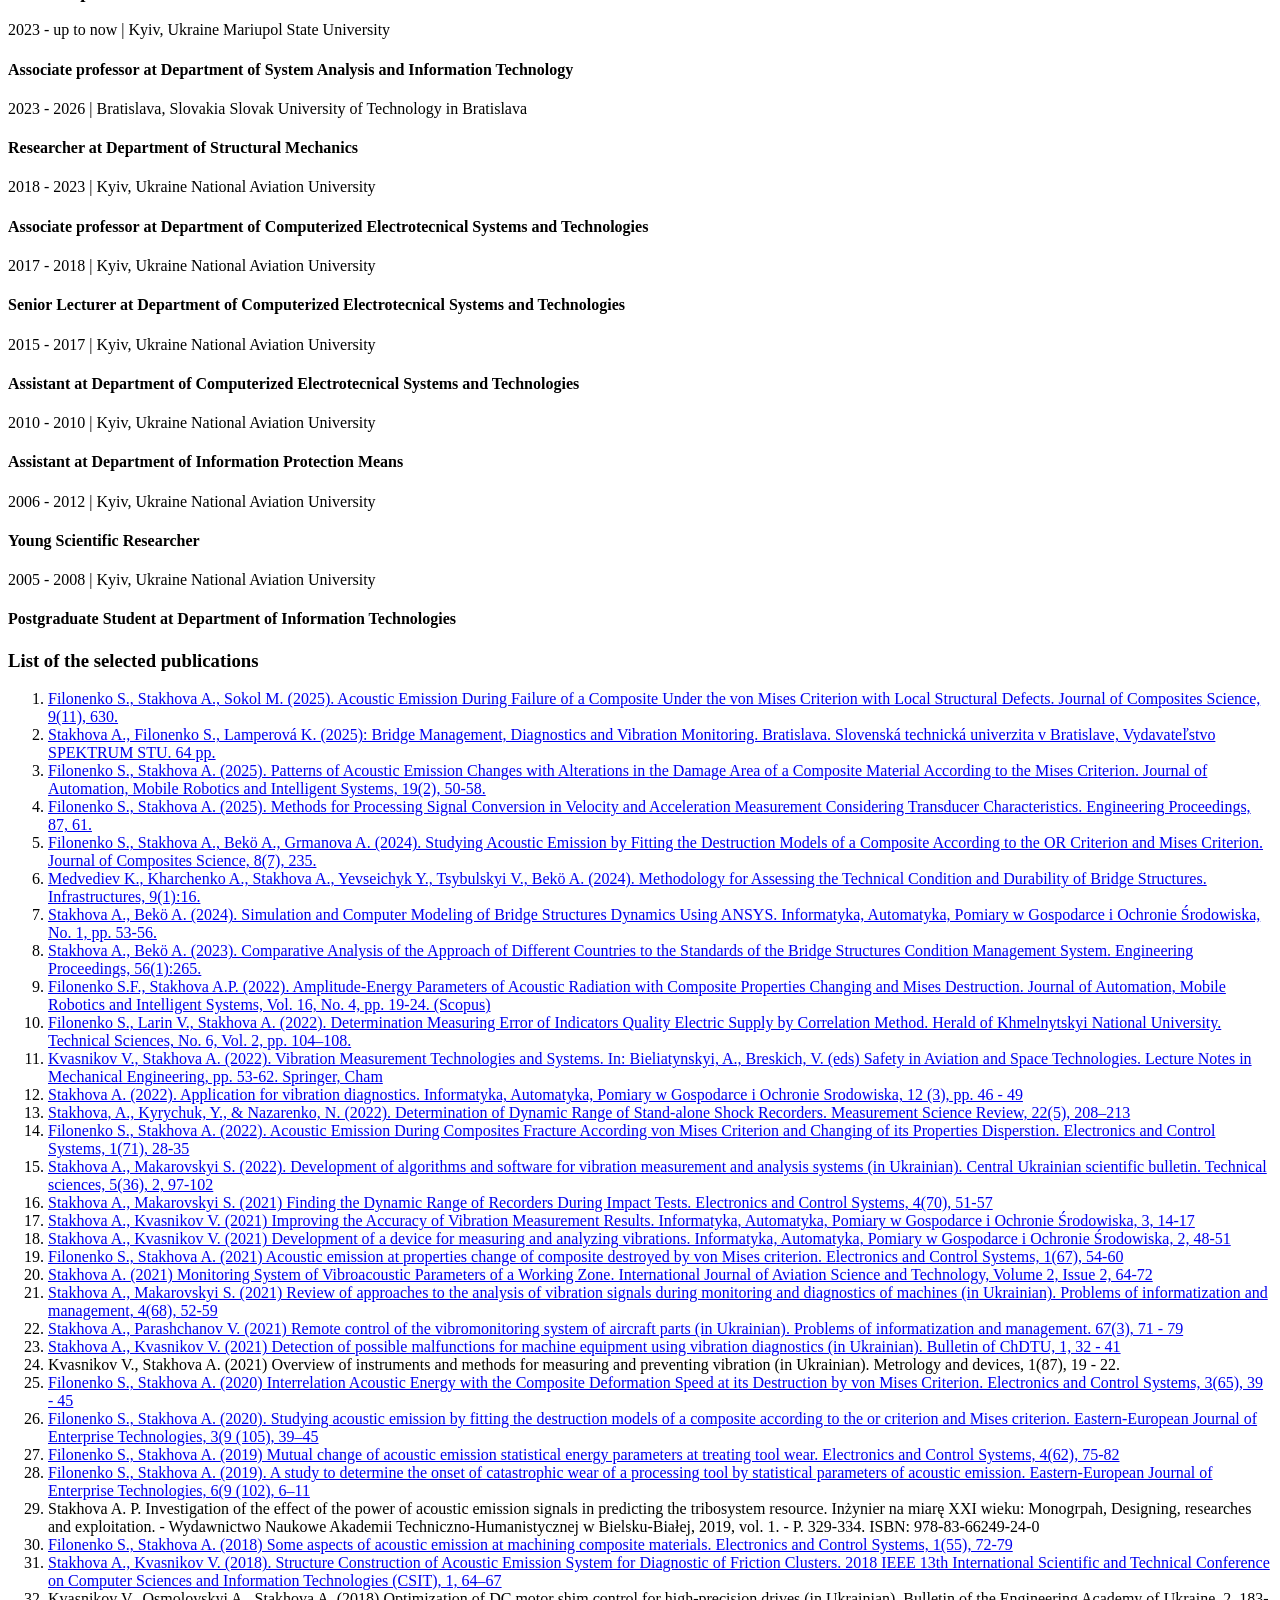
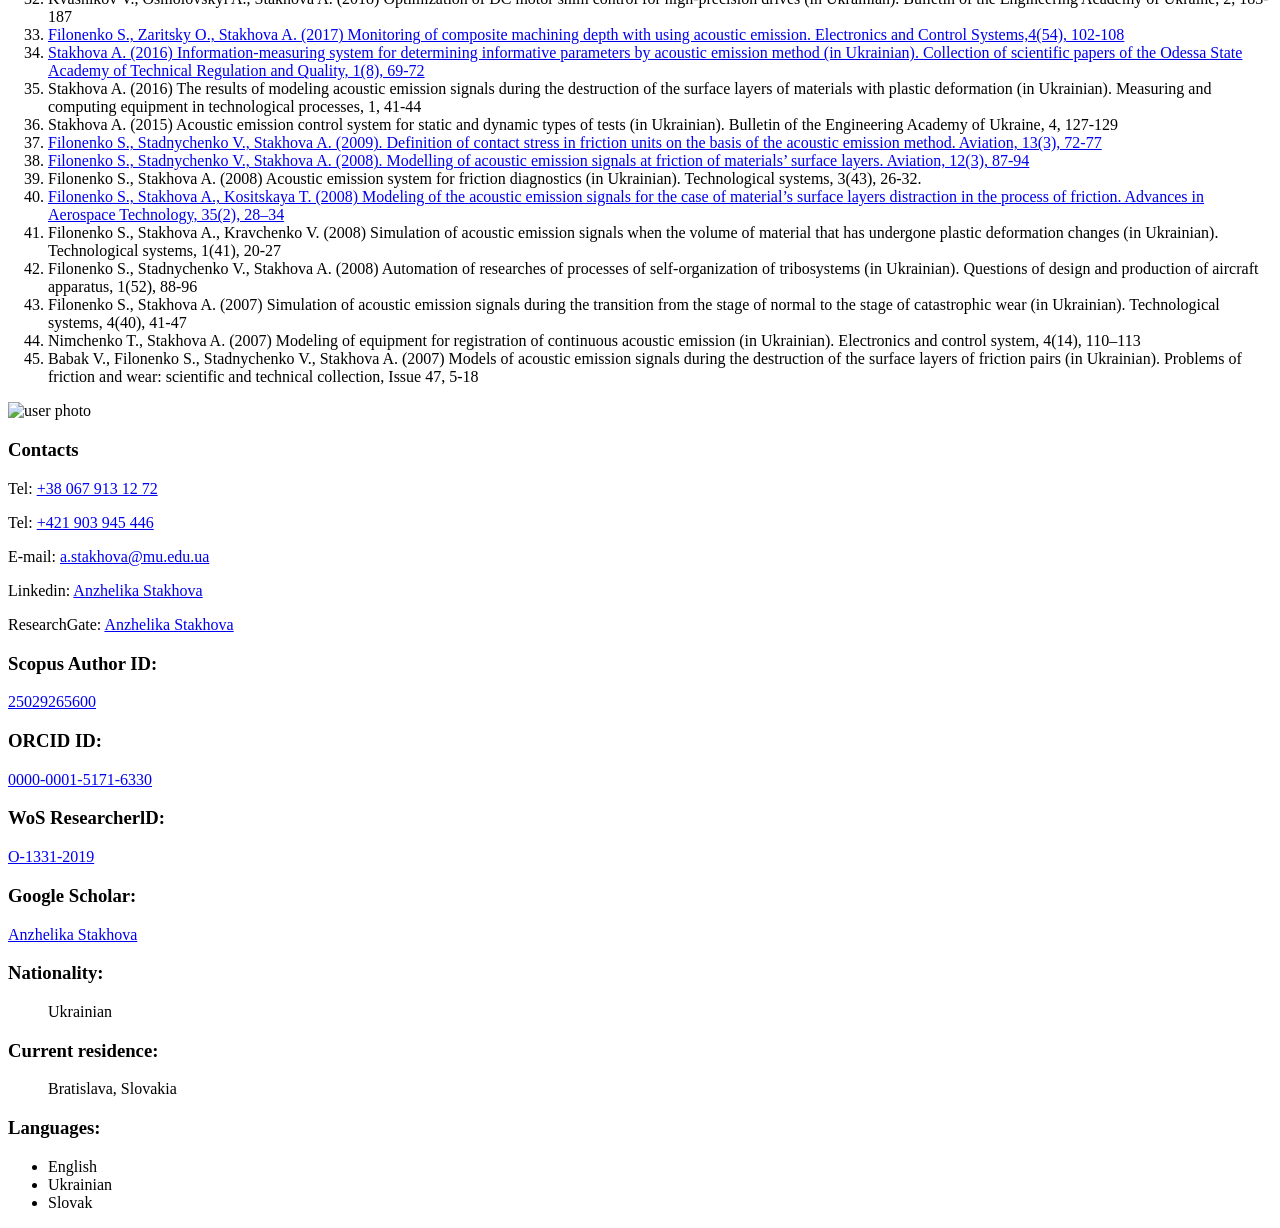
==== commit 28bd3514: "Update index.html" ====
--- a/Rezume1/index.html
+++ b/Rezume1/index.html
@@ -33,7 +33,7 @@
 </div>
 <!-- Grants and Research Funding -->
 <div class="grants">
-   <h2 class="title"> Research Grants & Academic Exchange </h2>
+   <h2 class="title"> Research Grants and Academic Exchange </h2>
 <div> 
     <p class="period_grant">2023 - 2026 <span class="line">|</span> Bratislava, Slovakia</p><h4 class="university">Research Stay for Outstanding Researchers at Risk Due to the War in Ukraine</h4>
     <li class="work_list_item"> Slovak University of Technology in Bratislava, Slovakia</li>
@@ -479,3 +479,4 @@
 
 
 
+
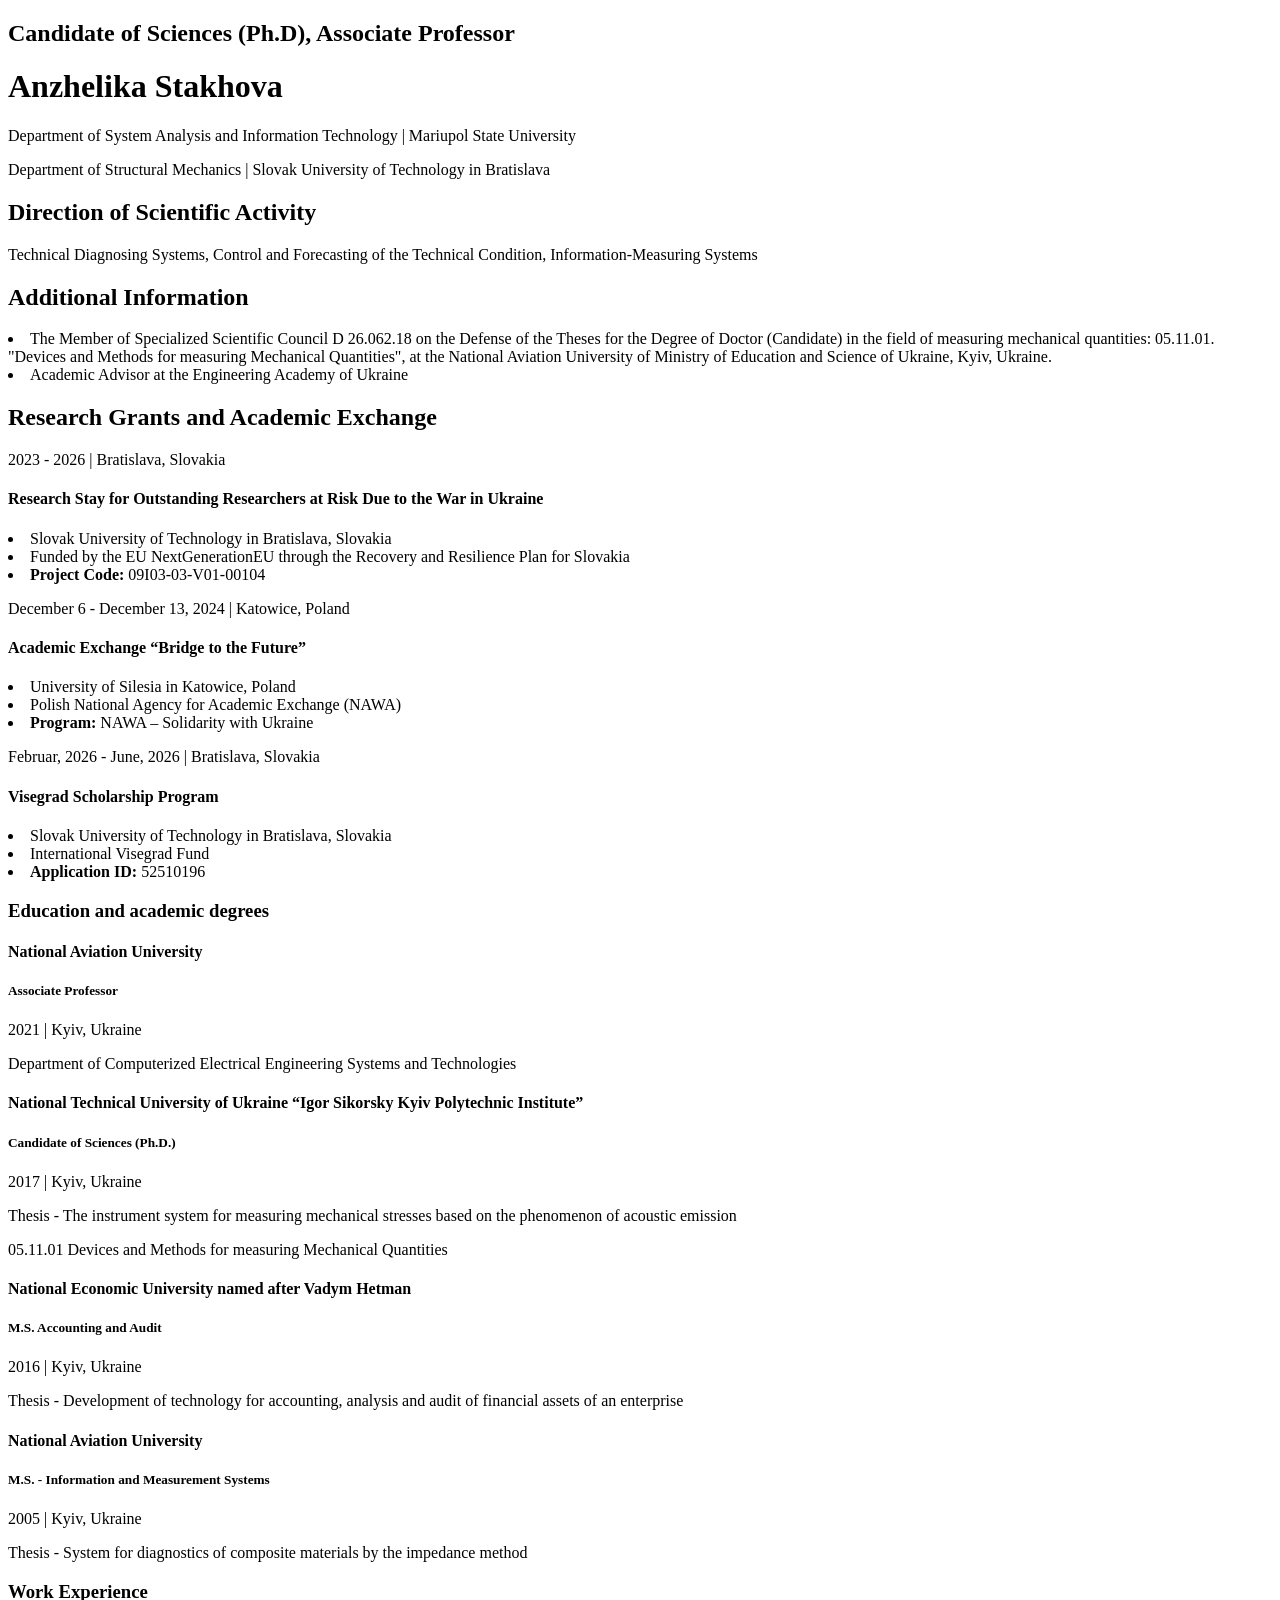
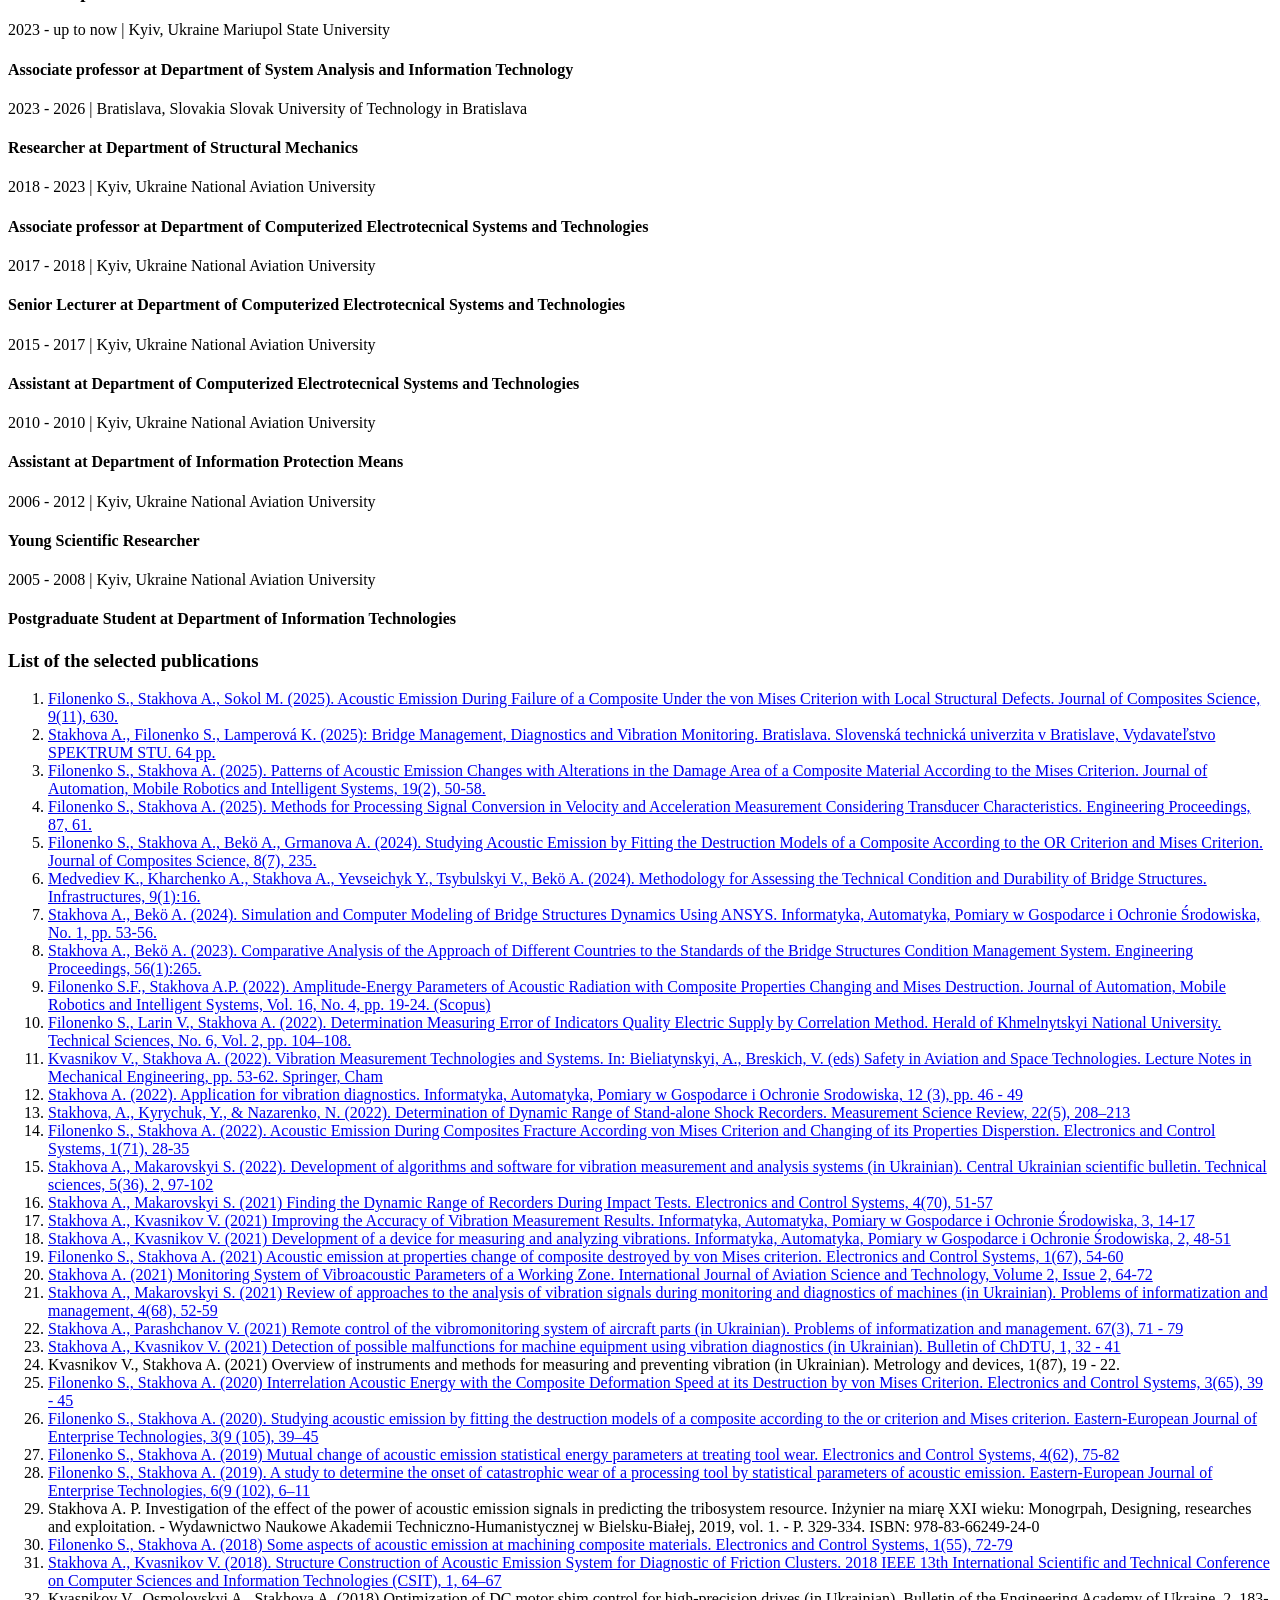
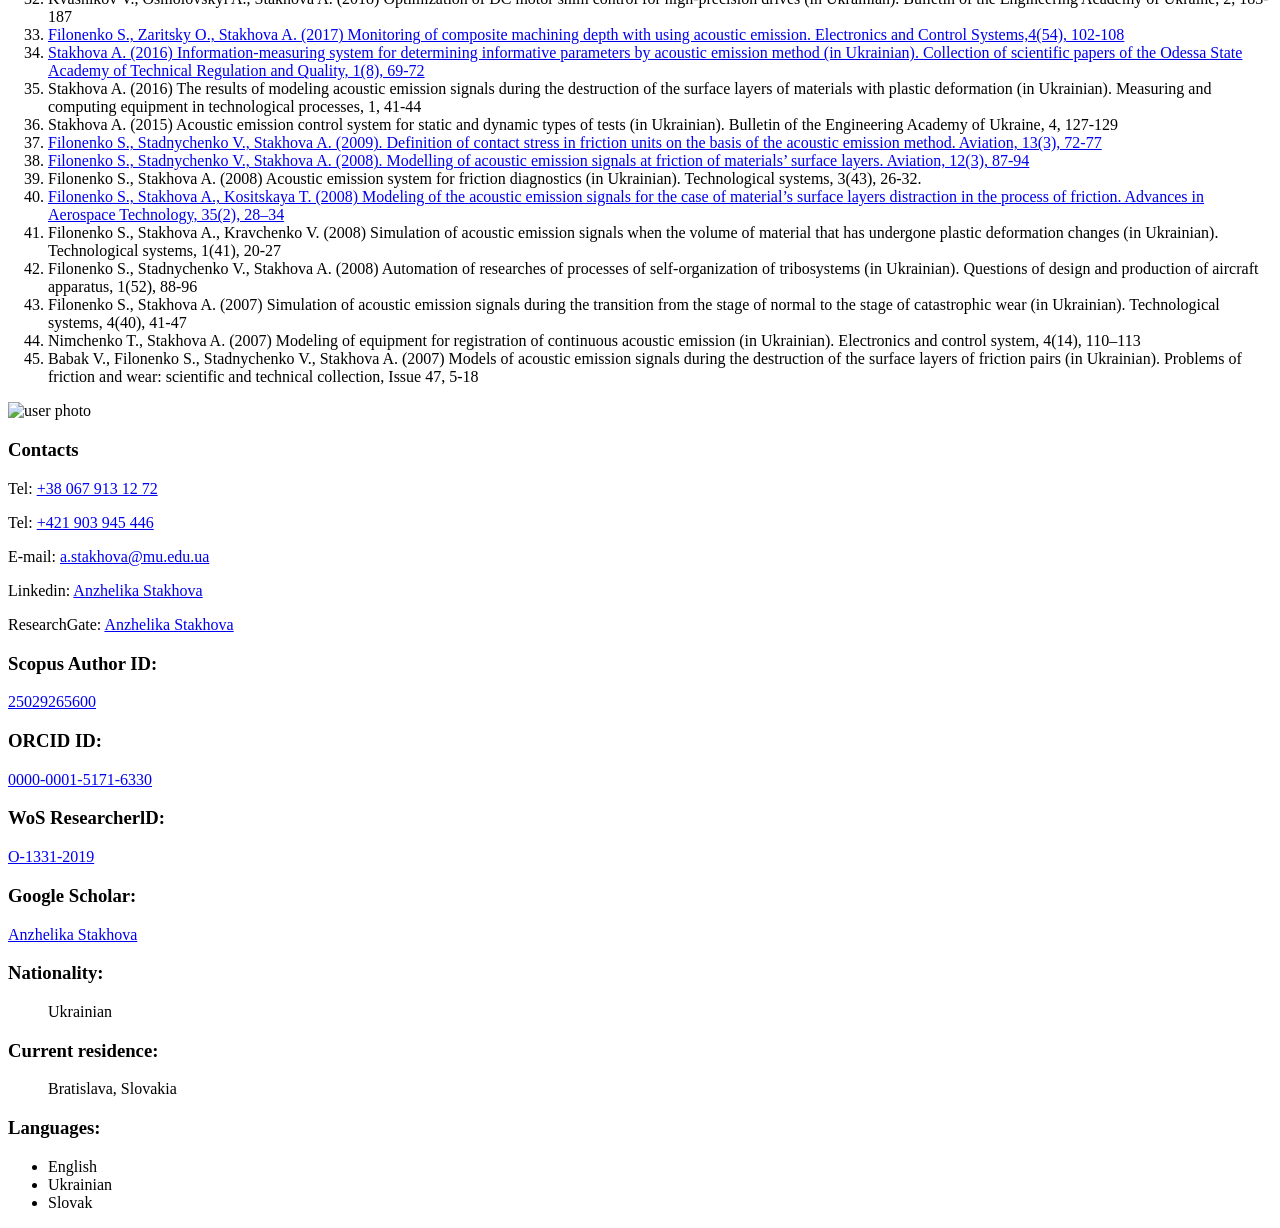
==== commit 6f6d02c5: "Update index.html" ====
--- a/Rezume1/index.html
+++ b/Rezume1/index.html
@@ -28,7 +28,7 @@
     <h2 class="about_position"> Direction of Scientific Activity </h2>
     <p class="work_list_item"> Technical Diagnosing Systems, Control and Forecasting of the Technical Condition, Information-Measuring Systems </p>
     <h2 class="about_position"> Additional Information </h2>
-    <li class="work_list_item"> The Member of Specialized Scientific Council D 26.062.18 on the Defense of the Theses for the Degree of Doctor (Candidate) in the field of measuring mechanical quantities: 05.11.01. "Devices and Methods for measuring Mechanical Quantities", at the National Aviation University of Ministry of Education & Science of Ukraine, Kyiv, Ukraine.</span></li>
+    <li class="work_list_item"> The Member of Specialized Scientific Council D 26.062.18 on the Defense of the Theses for the Degree of Doctor (Candidate) in the field of measuring mechanical quantities: 05.11.01. "Devices and Methods for measuring Mechanical Quantities", at the National Aviation University of Ministry of Education and Science of Ukraine, Kyiv, Ukraine.</span></li>
     <li class="work_list_item"> Academic Advisor at the Engineering Academy of Ukraine</span></li>
 </div>
 <!-- Grants and Research Funding -->
@@ -480,3 +480,4 @@
 
 
 
+
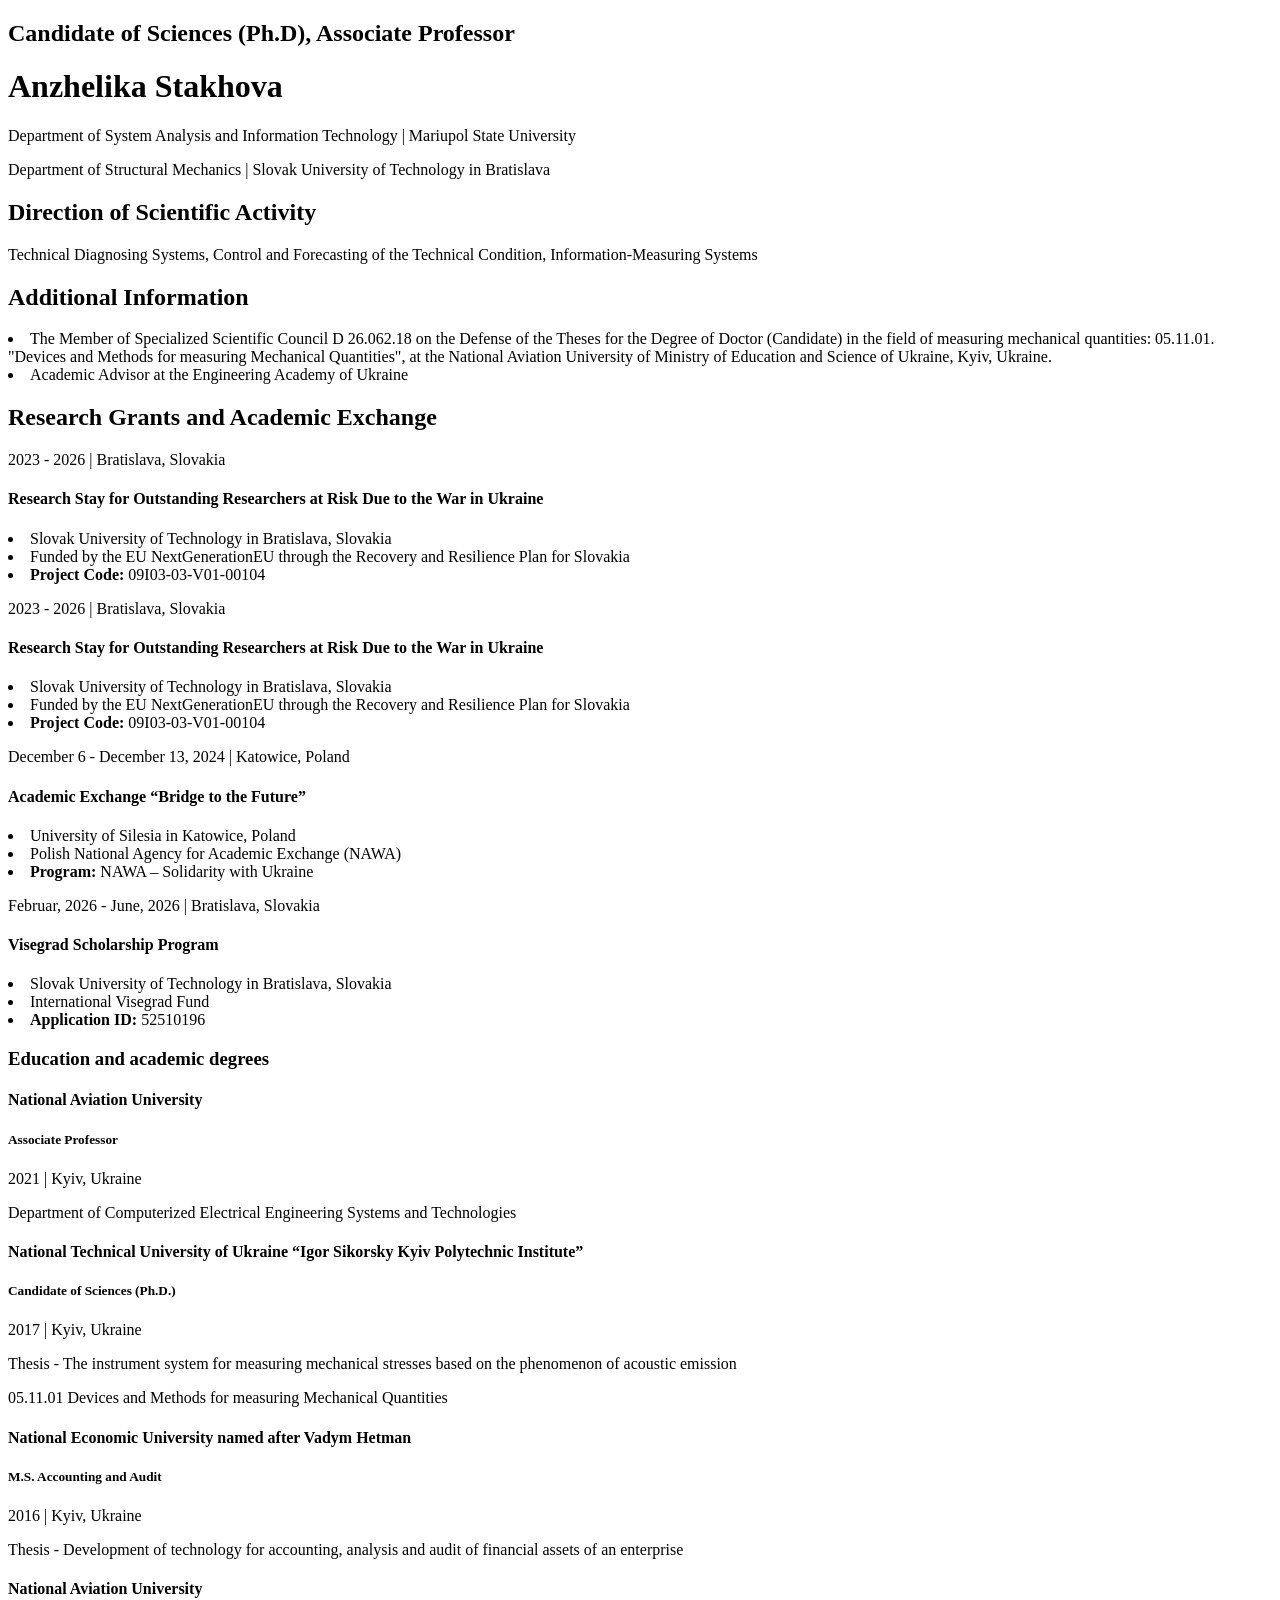
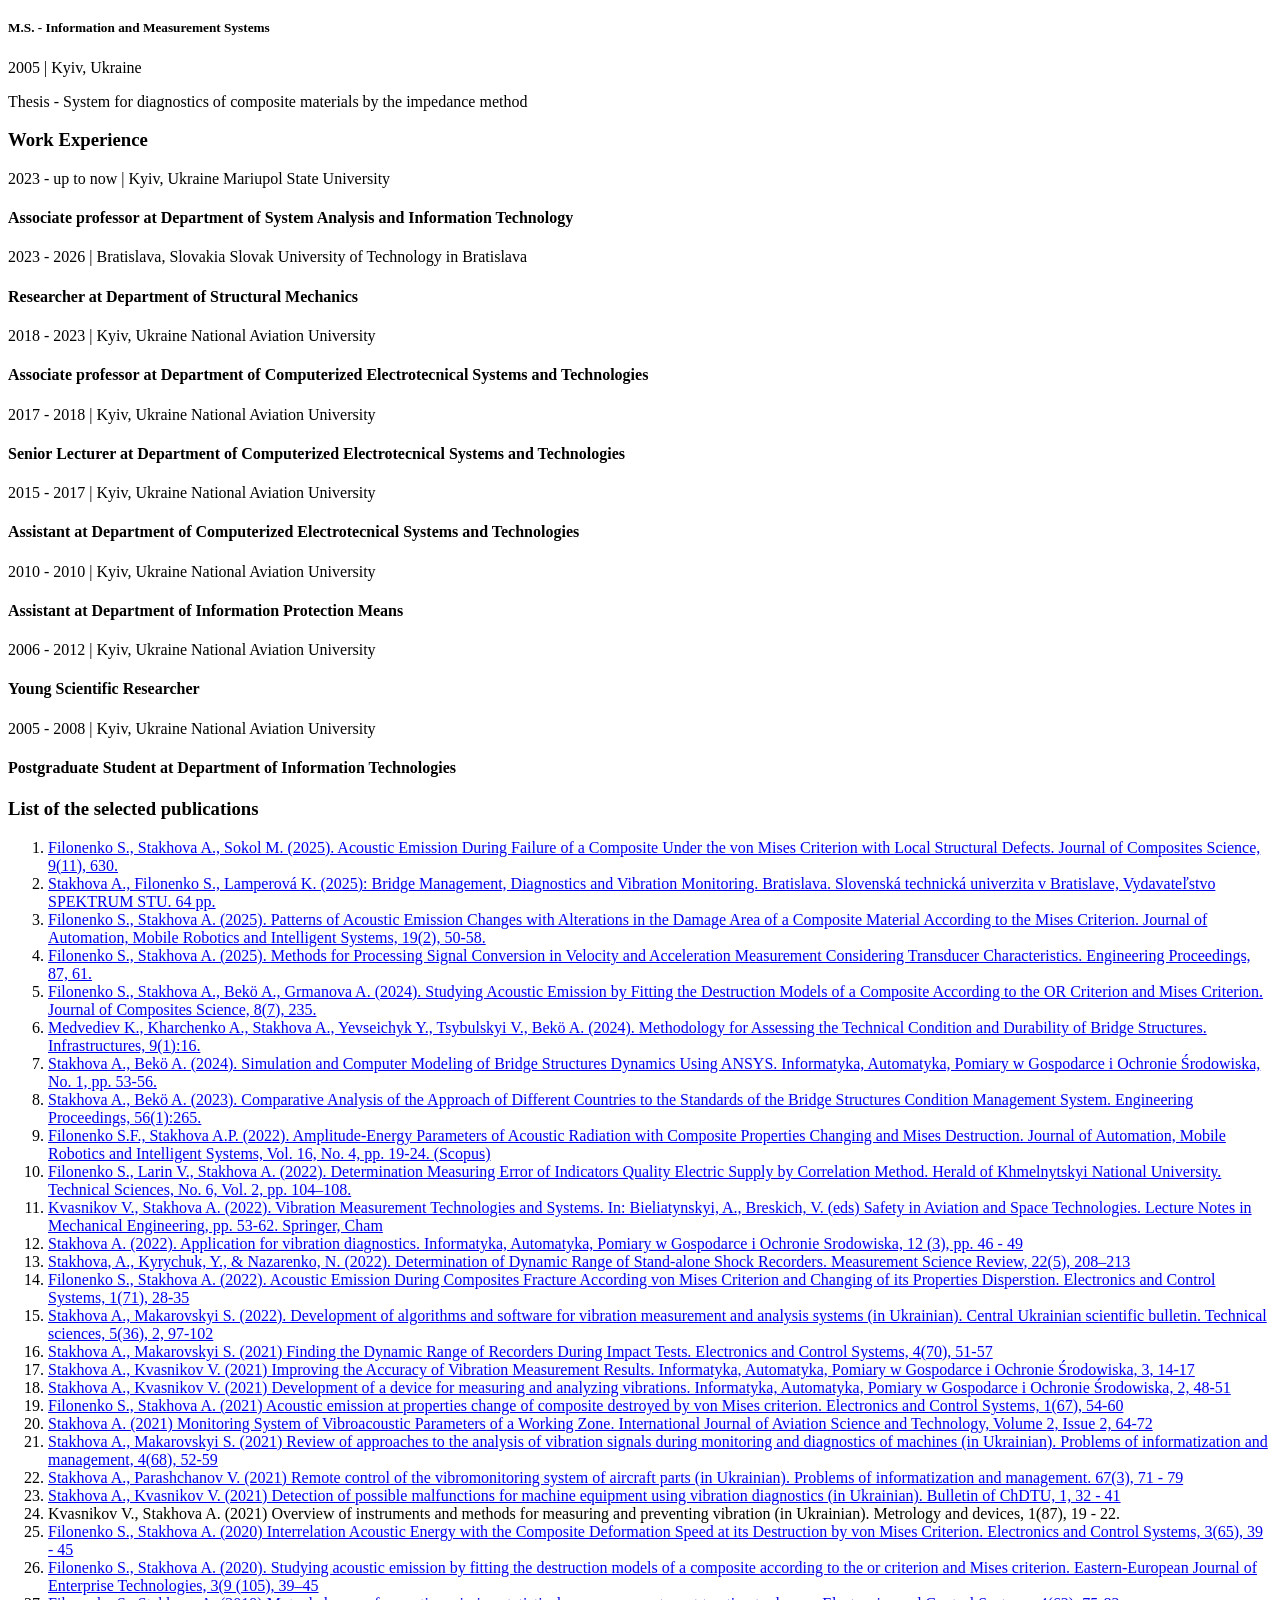
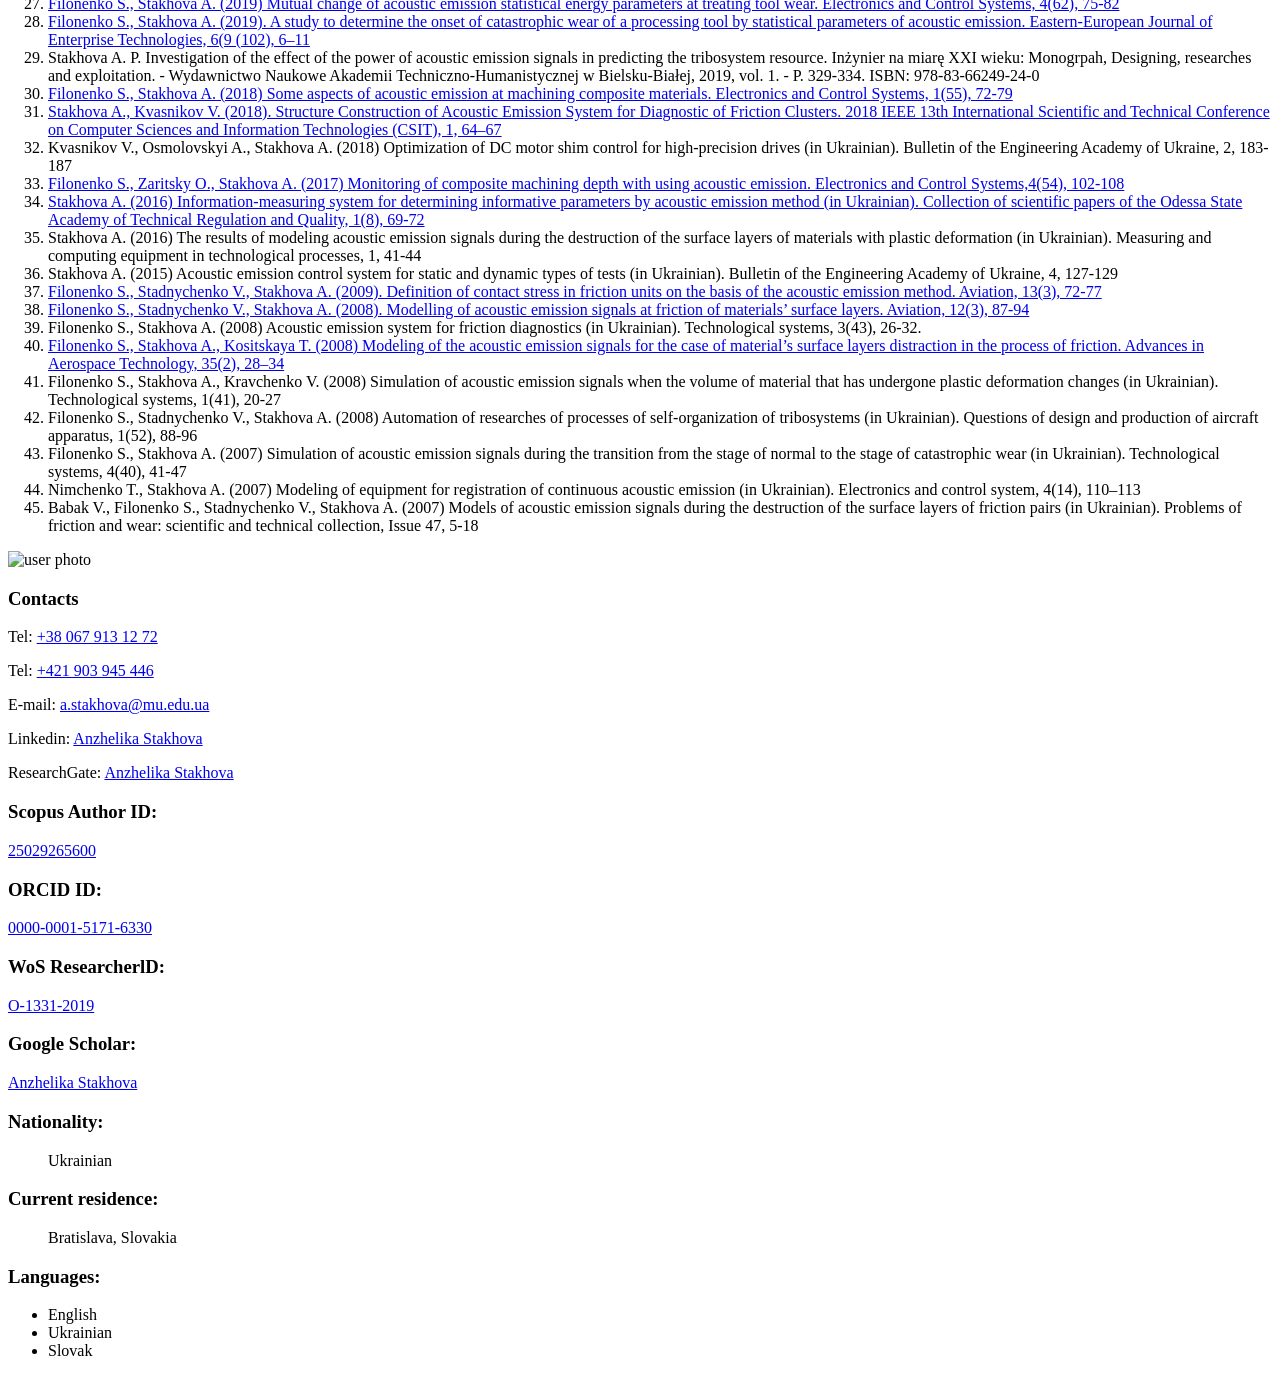
==== commit 7cbc49c5: "Update print statement to say 'Goodbye World'" ====
--- a/Rezume1/index.html
+++ b/Rezume1/index.html
@@ -40,6 +40,12 @@
     <li class="work_list_item"> Funded by the EU NextGenerationEU through the Recovery and Resilience Plan for Slovakia</li>
     <li class="work_list_item"> <strong>Project Code:</strong> 09I03-03-V01-00104</li>
 </div>
+<div> 
+    <p class="period_grant">2023 - 2026 <span class="line">|</span> Bratislava, Slovakia</p><h4 class="university">Research Stay for Outstanding Researchers at Risk Due to the War in Ukraine</h4>
+    <li class="work_list_item"> Slovak University of Technology in Bratislava, Slovakia</li>
+    <li class="work_list_item"> Funded by the EU NextGenerationEU through the Recovery and Resilience Plan for Slovakia</li>
+    <li class="work_list_item"> <strong>Project Code:</strong> 09I03-03-V01-00104</li>
+</div>
 <div>   
     <p class="period_grant">December 6 - December 13, 2024 <span class="line">|</span> Katowice, Poland</p><h4 class="university">Academic Exchange “Bridge to the Future”</h4>
     <li class="work_list_item"> University of Silesia in Katowice, Poland</li>
